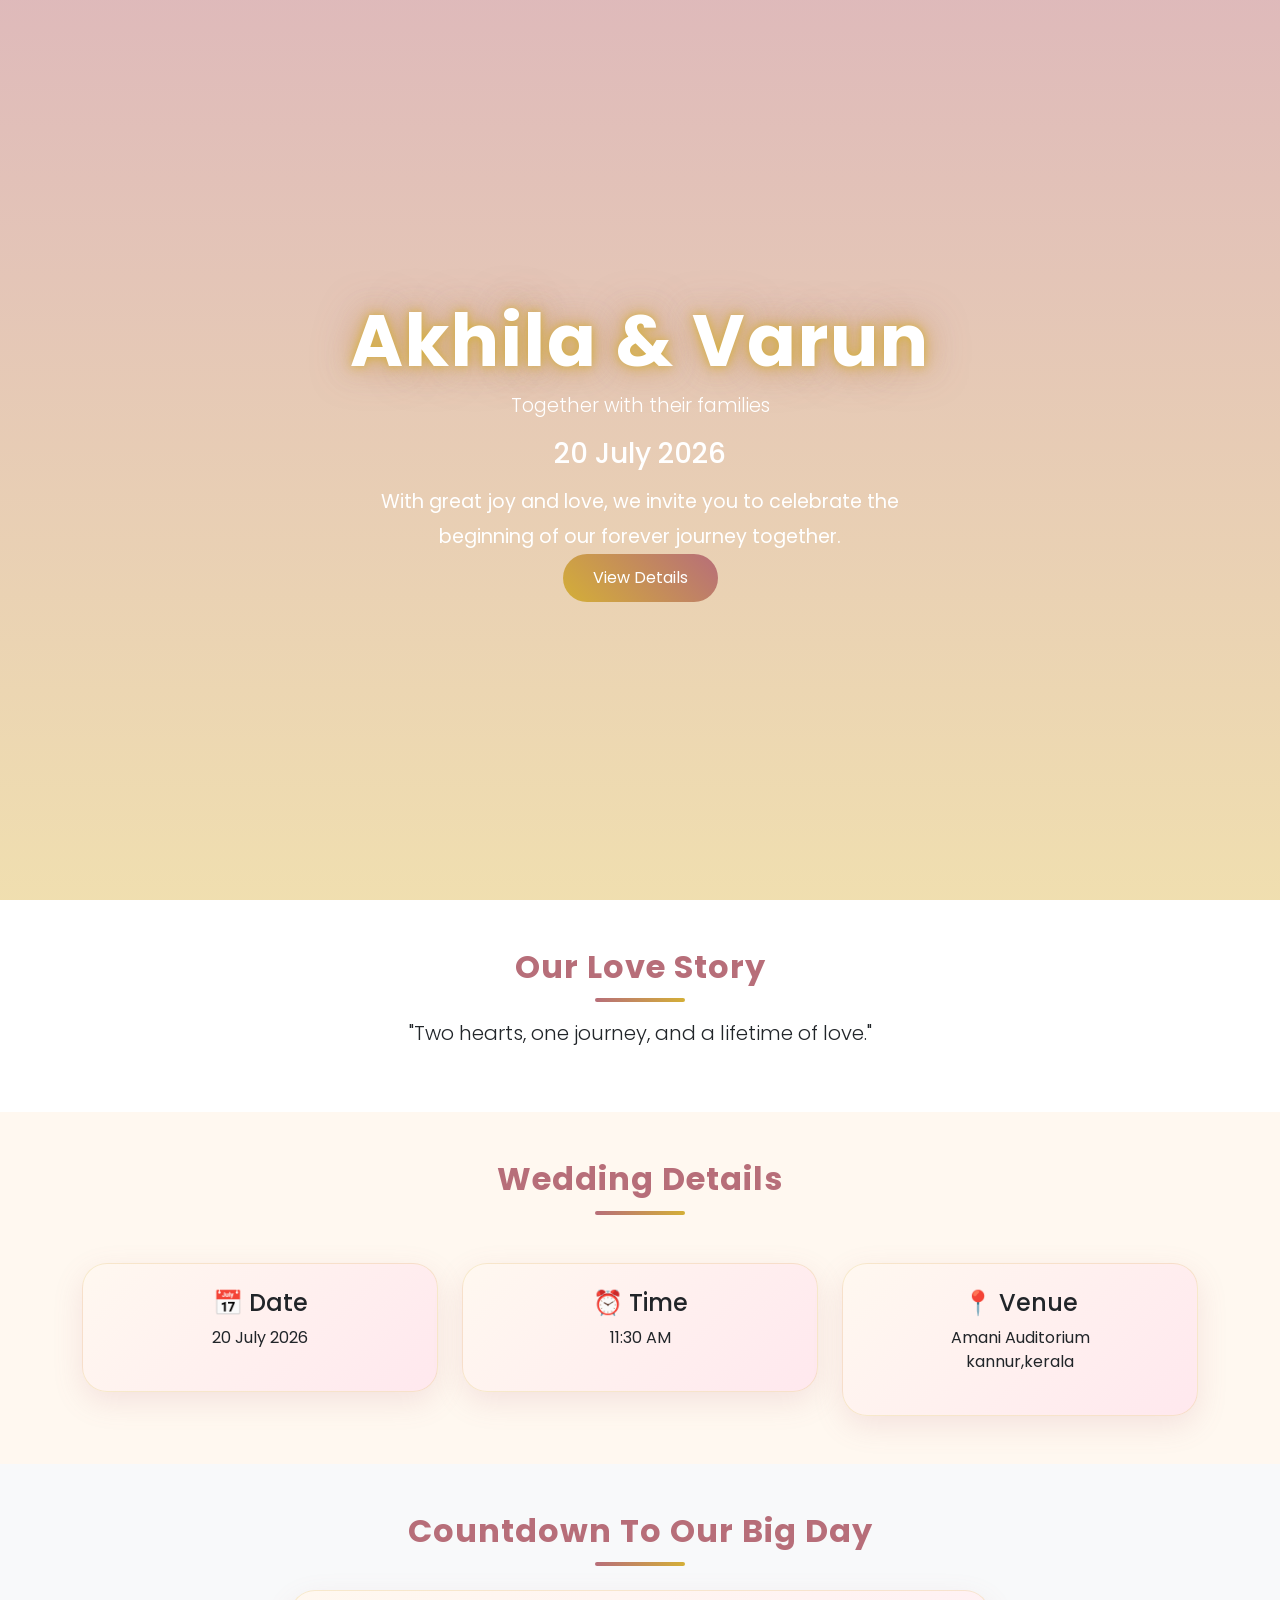
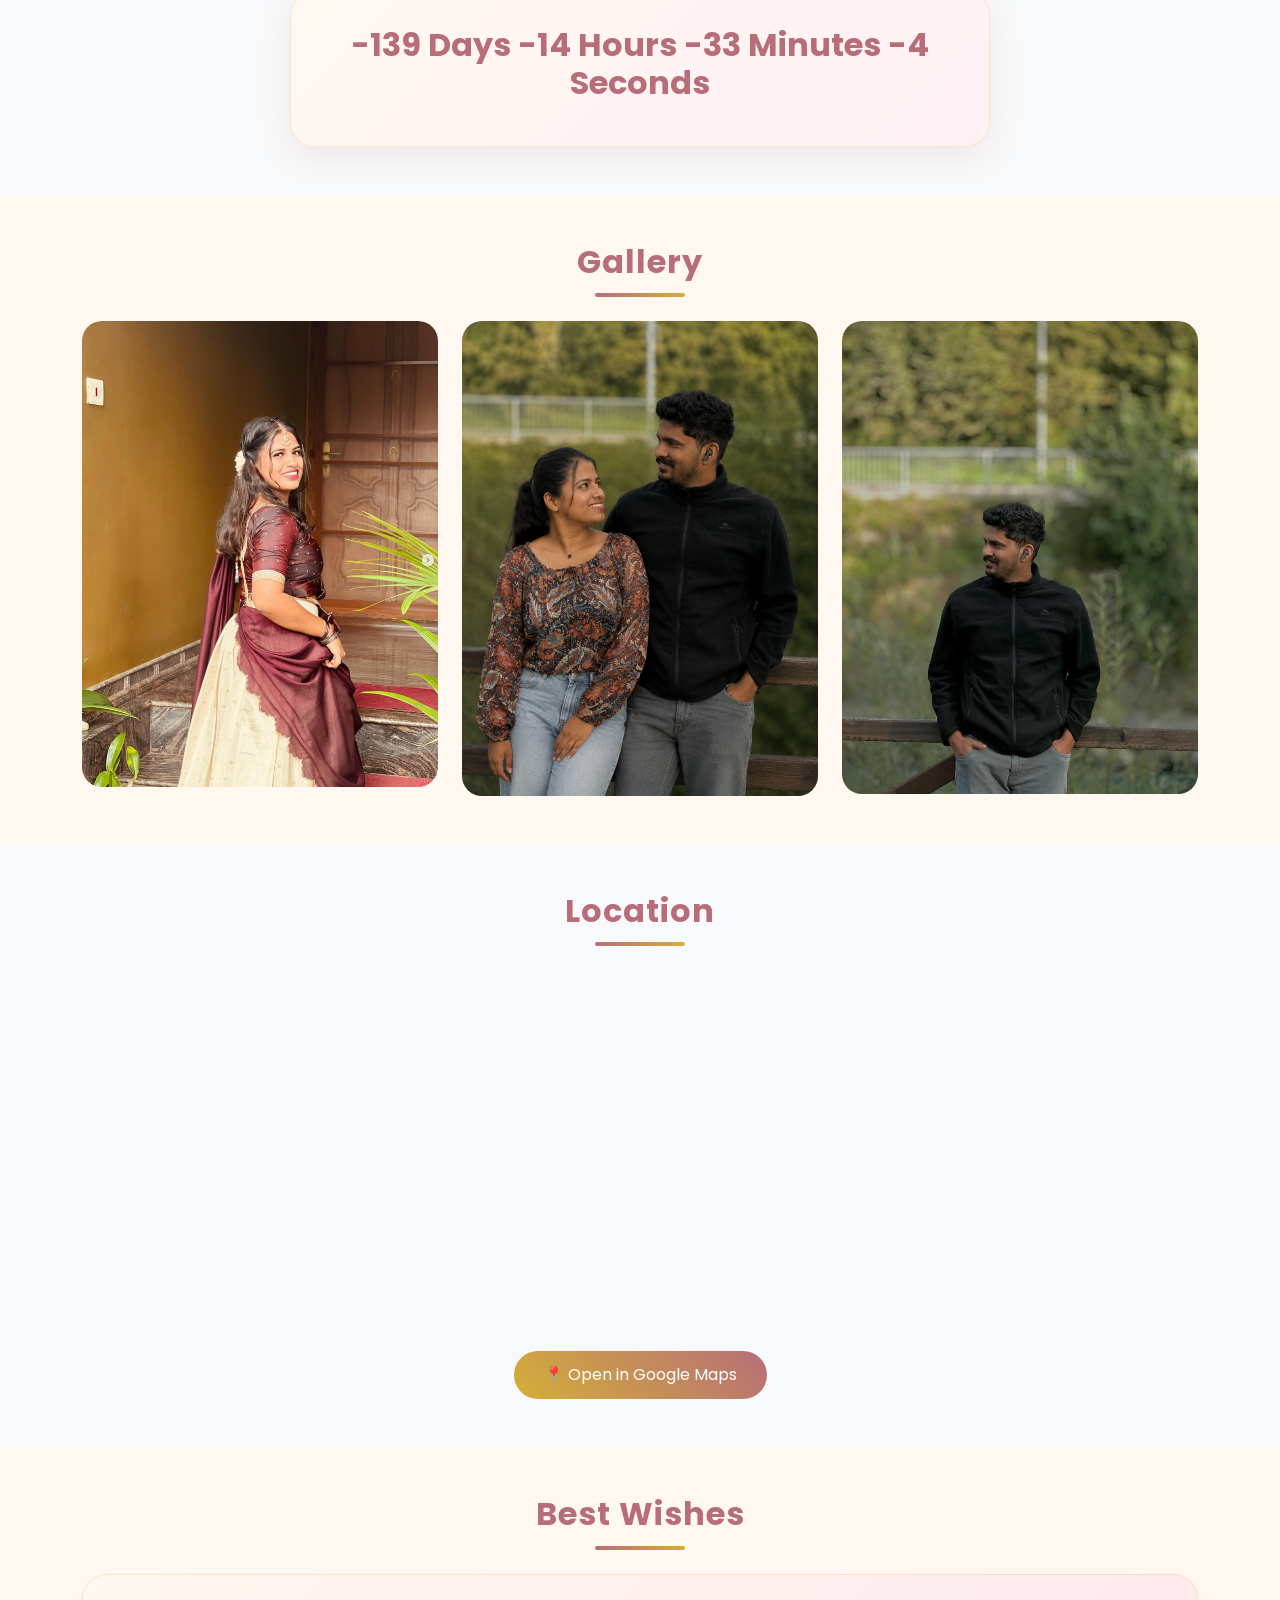
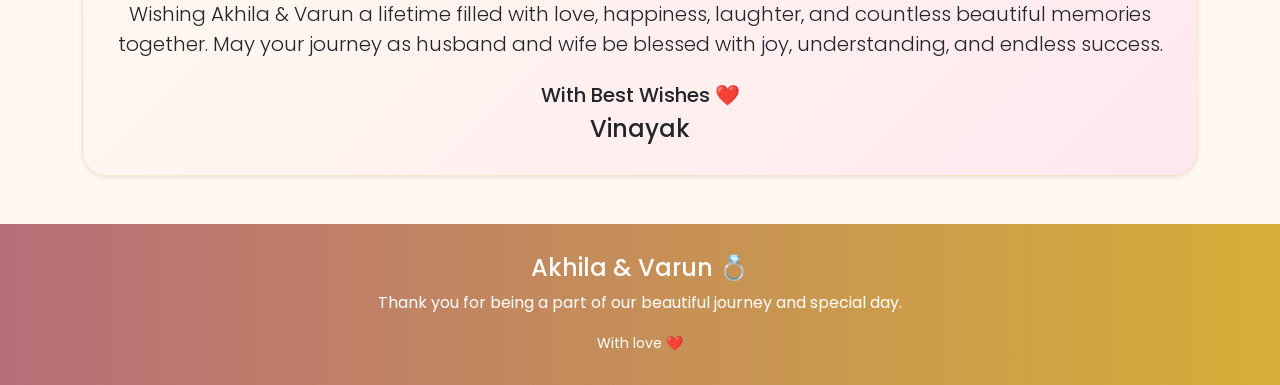
==== index.html @ 1cf4dee8 "wedding website" ====
<!DOCTYPE html>
<html lang="en">
<head>
<meta charset="UTF-8">
<meta name="viewport" content="width=device-width, initial-scale=1.0">

<title>Akhila & Varun Wedding</title>

    <link href="https://cdn.jsdelivr.net/npm/bootstrap@5.3.3/dist/css/bootstrap.min.css" rel="stylesheet">

    <link rel="stylesheet" href="style.css">



</head>
<body>

<!-- HERO -->

<section class="hero">

    <div class="container">

        <h1>Akhila &amp; Varun</h1>

        <p class="lead">
            Together with their families
        </p>

        <h3>20 July 2026</h3>
<p class="hero-message">
    With great joy and love,
    we invite you to celebrate the beginning
    of our forever journey together.
</p>

        <a href="#details" class="btn btn-custom">
            View Details
        </a>

    </div>

</section>

<!-- LOVE STORY -->

<section class="love-story py-5">

    <div class="container text-center">

        <h2>Our Love Story</h2>

        <p class="lead mt-3">
            "Two hearts, one journey, and a lifetime of love."
        </p>

    </div>

</section>

<!-- DETAILS -->

<section id="details" class="py-5">

    <div class="container">

        <h2 class="text-center mb-5">
            Wedding Details
        </h2>

        <div class="row g-4">

            <div class="col-md-4">

                <div class="detail-card text-center">

                    <h4>📅 Date</h4>
                    <p>20 July 2026</p>

                </div>

            </div>

            <div class="col-md-4">

                <div class="detail-card text-center">

                    <h4>⏰ Time</h4>
                    <p>11:30 AM</p>

                </div>

            </div>

            <div class="col-md-4">

                <div class="detail-card text-center">

                    <h4>📍 Venue</h4>
                    <p>Amani Auditorium <br>
                    kannur,kerala</p>

                </div>

            </div>

        </div>

    </div>

</section>

<!-- COUNTDOWN -->

<section class="py-5 bg-light">

    <div class="container text-center">

        <h2>Countdown To Our Big Day</h2>

        <div class="countdown-box mt-4">

            <h3 id="countdown"></h3>

        </div>

    </div>

</section>

<!-- GALLERY -->

<section class="py-5">

    <div class="container">

        <h2 class="text-center mb-4">
            Gallery
        </h2>

        <div class="row g-4 gallery">

            <div class="col-md-4">
                <img src="Screenshot 2026-06-15 010733.png" alt="">
            </div>

            <div class="col-md-4">
                <img src="ChatGPT Image Jun 15, 2026, 01_16_08 AM.png" alt="">
            </div>

            <div class="col-md-4">
                <img src="Screenshot 2026-06-15 010944.png" alt="">
            </div>

        </div>

    </div>

</section>

<!-- LOCATION -->

<section class="py-5 bg-light">

    <div class="container">

        <h2 class="text-center mb-4">
            Location
        </h2>

        <iframe src="https://www.google.com/maps/embed?pb=!1m18!1m12!1m3!1d15617.535862158566!2d75.35993448715821!3d11.878329499999998!2m3!1f0!2f0!3f0!3m2!1i1024!2i768!4f13.1!3m3!1m2!1s0x3ba43d2f012abd3b%3A0x8c07241b7ac293e1!2sAmani%20Auditorium!5e0!3m2!1sen!2sin!4v1781465384611!5m2!1sen!2sin" width="600" height="450" style="border:0;" allowfullscreen="" loading="lazy" referrerpolicy="no-referrer-when-downgrade"></iframe>

        <div class="text-center mt-4">

    <a
    href="https://maps.google.com/?q=Amani Auditorium"
    target="_blank"
    class="btn btn-custom">

    📍 Open in Google Maps

    </a>

</div>

    </div>

</section>

<section class="py-5">
    <div class="container text-center">

        <h2>Best Wishes</h2>

        <div class="mt-4 p-4 shadow-sm best-wishes-card">

            <p class="lead">
                Wishing Akhila & Varun a lifetime filled with love,
                happiness, laughter, and countless beautiful memories together.
                May your journey as husband and wife be blessed with joy,
                understanding, and endless success.
            </p>

            <h5 class="mt-4">
                With Best Wishes ❤️
            </h5>

            <h4>
                 Vinayak
            </h4>

        </div>

    </div>
</section>





<!-- FOOTER -->

<footer>

    <h4>Akhila & Varun 💍</h4>

    <p>
        Thank you for being a part of our
        beautiful journey and special day.
    </p>

    <small>
        With love ❤️
    </small>

</footer>

<script>
    

const weddingDate = new Date("July 20, 2026 11:30:00");

setInterval(() => {

    const now = new Date();

    const diff = weddingDate - now;

    const days =
    Math.floor(diff / (1000 * 60 * 60 * 24));

    const hours =
    Math.floor((diff / (1000 * 60 * 60)) % 24);

    const mins =
    Math.floor((diff / (1000 * 60)) % 60);

    const secs =
    Math.floor((diff / 1000) % 60);

    document.getElementById("countdown").innerHTML =
    `${days} Days ${hours} Hours ${mins} Minutes ${secs} Seconds`;

},1000);

</script>

</body>
</html>
---- style.css ----
@import url('https://fonts.googleapis.com/css2?family=Poppins:wght@300;400;500;600;700&display=swap');

:root{
    --gold:#d4af37;
    --rose-gold:#b76e79;
    --cream:#fff8f0;
    --white:#ffffff;
    --dark:#2c2c2c;
}

*{
    margin:0;
    padding:0;
    box-sizing:border-box;
}

html{
    scroll-behavior:smooth;
}

body{
    font-family:'Poppins',sans-serif;
    background:var(--cream);
    overflow-x:hidden;
}

/* HERO */

.hero{
    min-height:100vh;

    background:
    linear-gradient(
        rgba(183,110,121,.45),
        rgba(212,175,55,.35)
    ),
    url("decoration01.jpeg");

    background-size:cover;
    background-position:center;

    display:flex;
    justify-content:center;
    align-items:center;
    text-align:center;

    color:white;
}

.hero h1{
    font-size:4.5rem;
    font-weight:700;
    letter-spacing:2px;

    text-shadow:
    0 0 10px rgba(212,175,55,.9),
    0 0 25px rgba(212,175,55,.6),
    0 0 40px rgba(183,110,121,.5);
}
.hero p{
    font-size:1.2rem;
}

.hero h3{
    margin:15px 0;
}

.hero-message{
    max-width:600px;
    margin:auto;
    line-height:1.8;
}

/* BUTTON */

.btn-custom{
    background:linear-gradient(
        45deg,
        var(--gold),
        var(--rose-gold)
    );

    color:white;
    padding:12px 30px;
    border:none;
    border-radius:50px;
    text-decoration:none;
    transition:.3s;
}

.btn-custom:hover{
    transform:translateY(-3px);
    color:white;
}

/* SECTION TITLES */

section h2{
    color:var(--rose-gold);
    font-weight:700;
    position:relative;
    text-align:center;
    letter-spacing:1px;
}

section h2::after{
    content:"";
    width:90px;
    height:4px;
    background:linear-gradient(
        90deg,
        var(--rose-gold),
        var(--gold)
    );
    display:block;
    margin:12px auto;
    border-radius:10px;
}

/* LOVE STORY */

.love-story{
    background:white;
}

/* DETAIL CARDS */
.detail-card{
    background:
    linear-gradient(
        135deg,
        #fff8f0,
        #ffe8ee
    );

    padding:25px;
    border-radius:25px;

    box-shadow:
    0 10px 30px rgba(183,110,121,.15);

    border:1px solid rgba(212,175,55,.2);

    transition:.4s;
}

.detail-card:hover{
    transform:translateY(-8px);
}

/* COUNTDOWN */

.countdown-section{
    background:#f8f9fa;
}

.countdown-box{
    max-width:700px;
    margin:auto;
    padding:35px;

    border-radius:25px;

    background:
    linear-gradient(
        135deg,
        #fff8f0,
        #fff0f5
    );

    border:1px solid rgba(212,175,55,.2);

    box-shadow:
    0 10px 30px rgba(183,110,121,.12);
}

#countdown{
    color:var(--rose-gold);
    font-size:2rem;
    font-weight:700;
}

/* GALLERY */

.gallery img{
    width:100%;
    border-radius:20px;
    transition:.4s;
}

.gallery img:hover{
    transform:scale(1.05);

    box-shadow:
    0 0 20px rgba(212,175,55,.5),
    0 0 40px rgba(183,110,121,.25);
}

.best-wishes-card{
    background:
    linear-gradient(
        135deg,
        #fff8f0,
        #ffe8ee
    );

    border-radius:25px;

    border:1px solid rgba(212,175,55,.2);
}
/* COUPLE PHOTO */

.couple-main-photo{
    width:100%;
    max-width:500px;

    border-radius:20px;

    box-shadow:
    0 10px 25px rgba(0,0,0,.15);

    transition:.4s;
}

.couple-main-photo:hover{
    transform:scale(1.03);
}

/* MAP */

iframe{
    width:100%;
    height:350px;
    border:none;
    border-radius:20px;
}

/* FOOTER */

footer{
    background:
    linear-gradient(
        90deg,
        var(--rose-gold),
        var(--gold)
    );

    color:white;
    text-align:center;
    padding:30px 20px;
}

/* ANIMATION */

.hero h1,
.hero p,
.hero h3,
.hero a{
    animation:fadeUp 1s ease;
}

@keyframes fadeUp{

    from{
        opacity:0;
        transform:translateY(30px);
    }

    to{
        opacity:1;
        transform:translateY(0);
    }
}

/* FLOATING FLOWERS */

.flower{
    position:fixed;
    bottom:-50px;
    font-size:30px;
    z-index:999;

    animation:
    floatFlower 12s linear infinite;
}

.flower:nth-child(1){
    left:10%;
}

.flower:nth-child(2){
    left:50%;
    animation-duration:10s;
}

.flower:nth-child(3){
    left:80%;
    animation-duration:14s;
}

@keyframes floatFlower{

    from{
        transform:translateY(0);
    }

    to{
        transform:translateY(-120vh);
    }
}

/* MOBILE */

@media(max-width:768px){

    .hero h1{
        font-size:3rem;
    }

    #countdown{
        font-size:1.5rem;
    }
}

@media(max-width:576px){

    .hero h1{
        font-size:2.2rem;
    }

    .hero p{
        font-size:.95rem;
    }

    .countdown-box{
        padding:20px;
    }
}
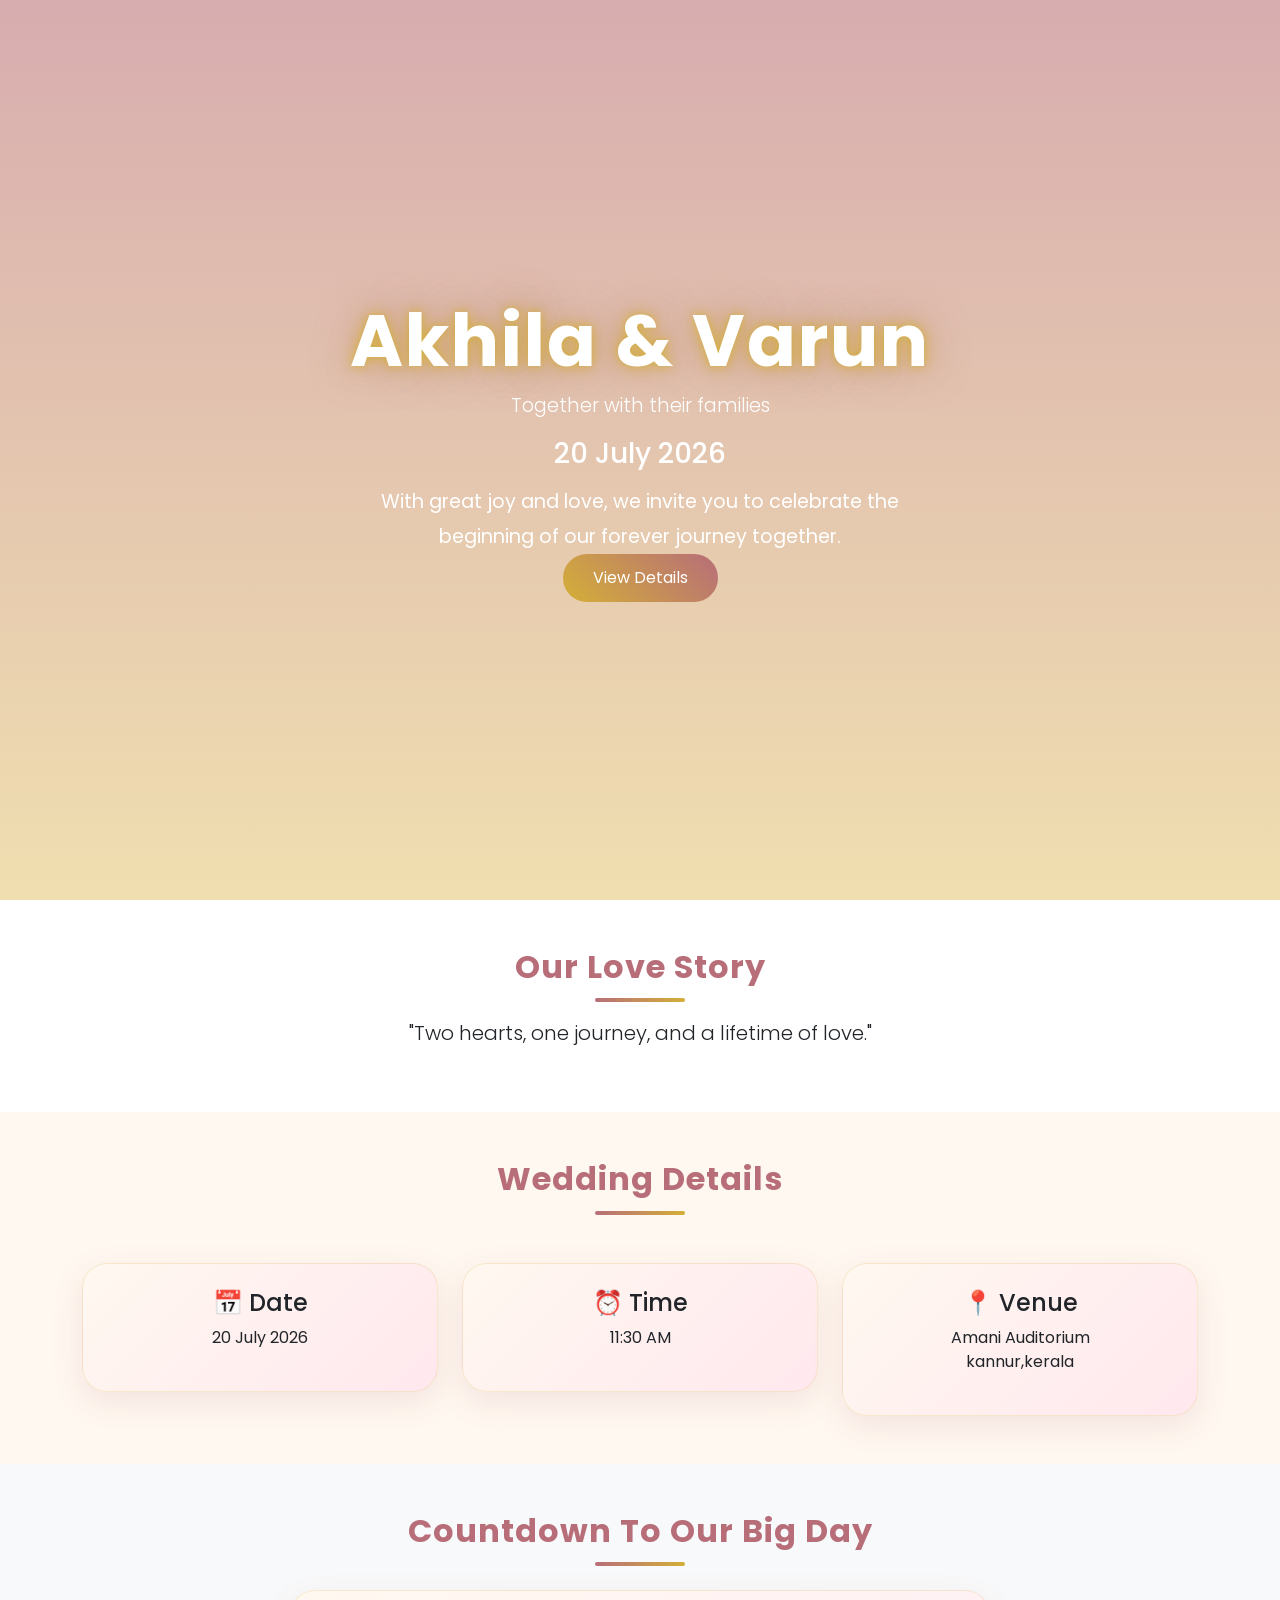
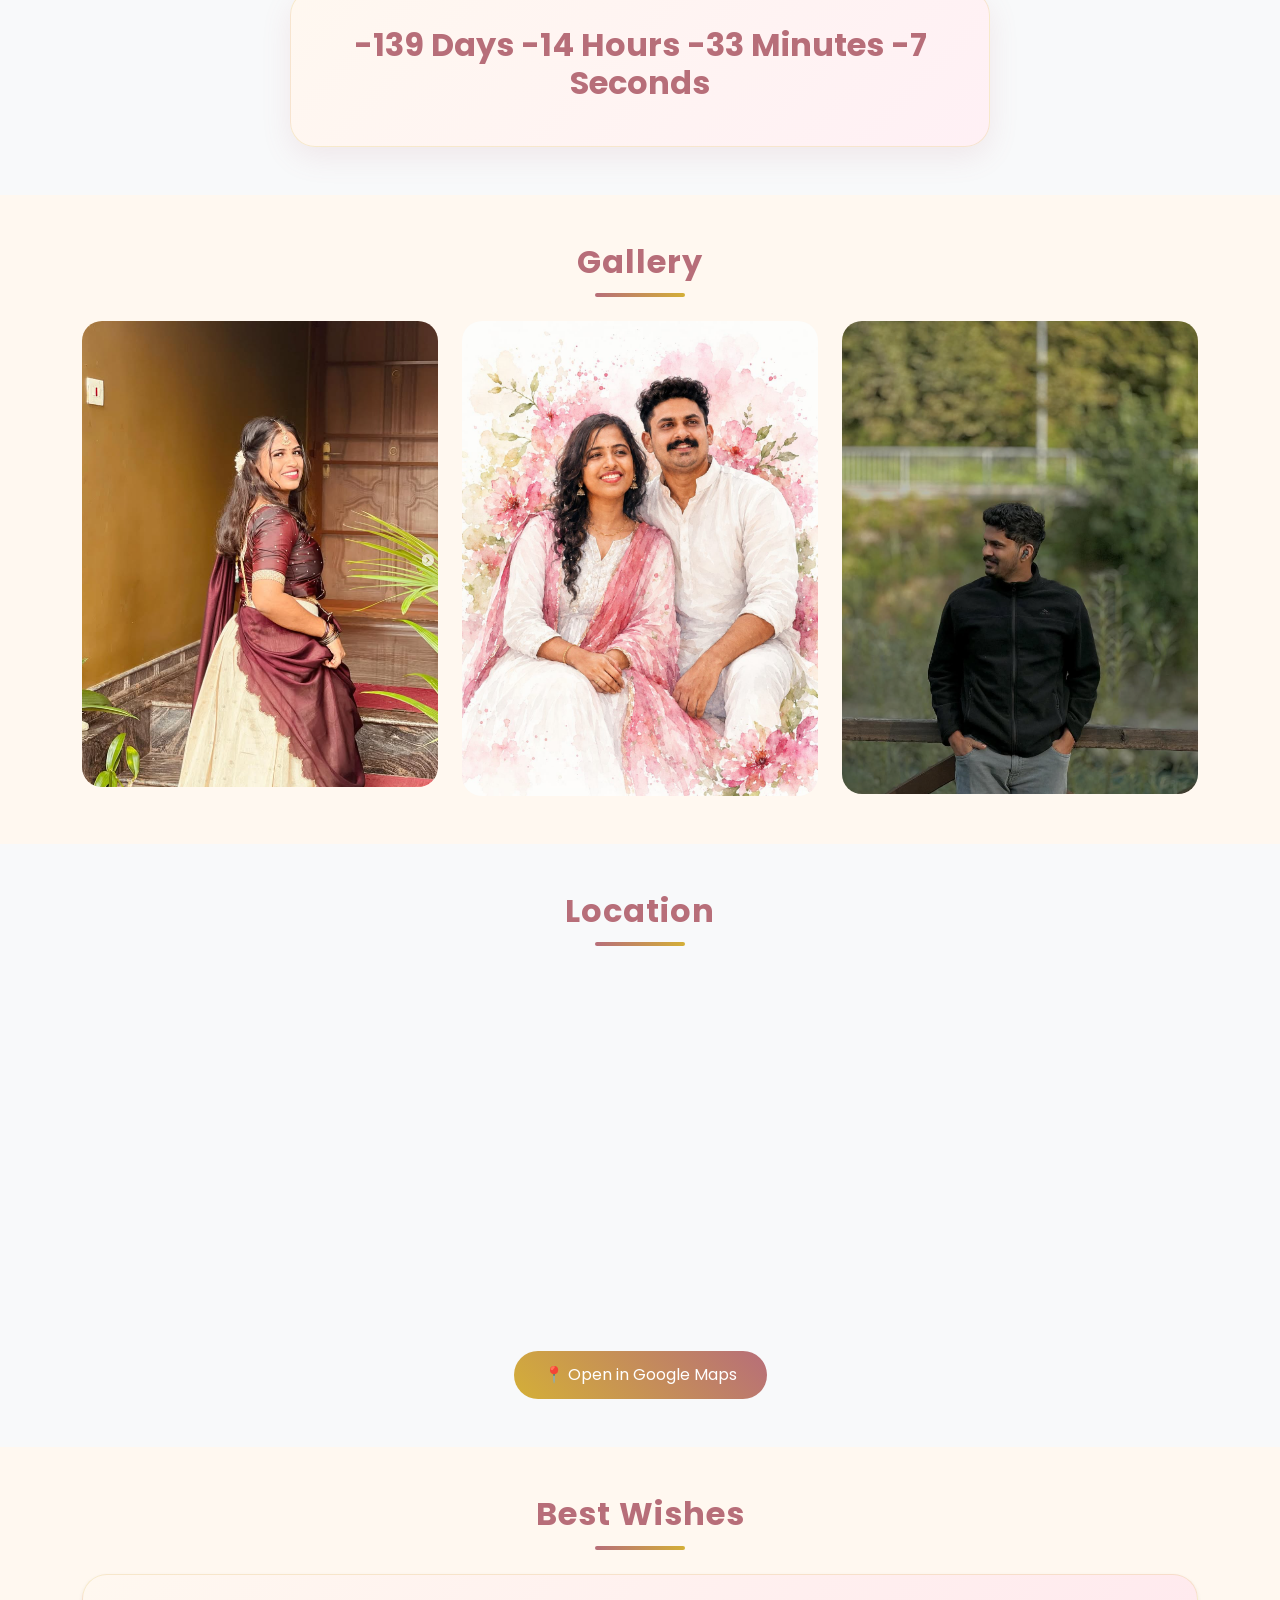
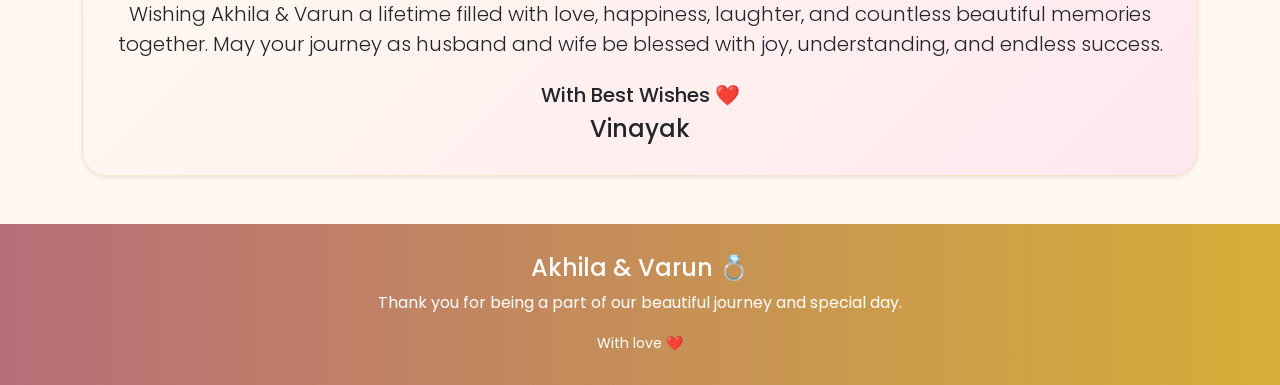
==== commit 7a8259a4: "Changed image" ====
--- a/index.html
+++ b/index.html
@@ -146,7 +146,7 @@
             </div>
 
             <div class="col-md-4">
-                <img src="ChatGPT Image Jun 15, 2026, 01_16_08 AM.png" alt="">
+                <img src="re.jpeg" alt="">
             </div>
 
             <div class="col-md-4">
--- a/style.css
+++ b/style.css
@@ -27,18 +27,20 @@
 
 /* HERO */
 
+
 .hero{
     min-height:100vh;
 
     background:
     linear-gradient(
-        rgba(183,110,121,.45),
+        rgba(183,110,121,.55),
         rgba(212,175,55,.35)
     ),
     url("decoration01.jpeg");
 
     background-size:cover;
-    background-position:center;
+    background-position:top center;
+    background-repeat:no-repeat;
 
     display:flex;
     justify-content:center;
@@ -47,6 +49,8 @@
 
     color:white;
 }
+
+
 
 .hero h1{
     font-size:4.5rem;
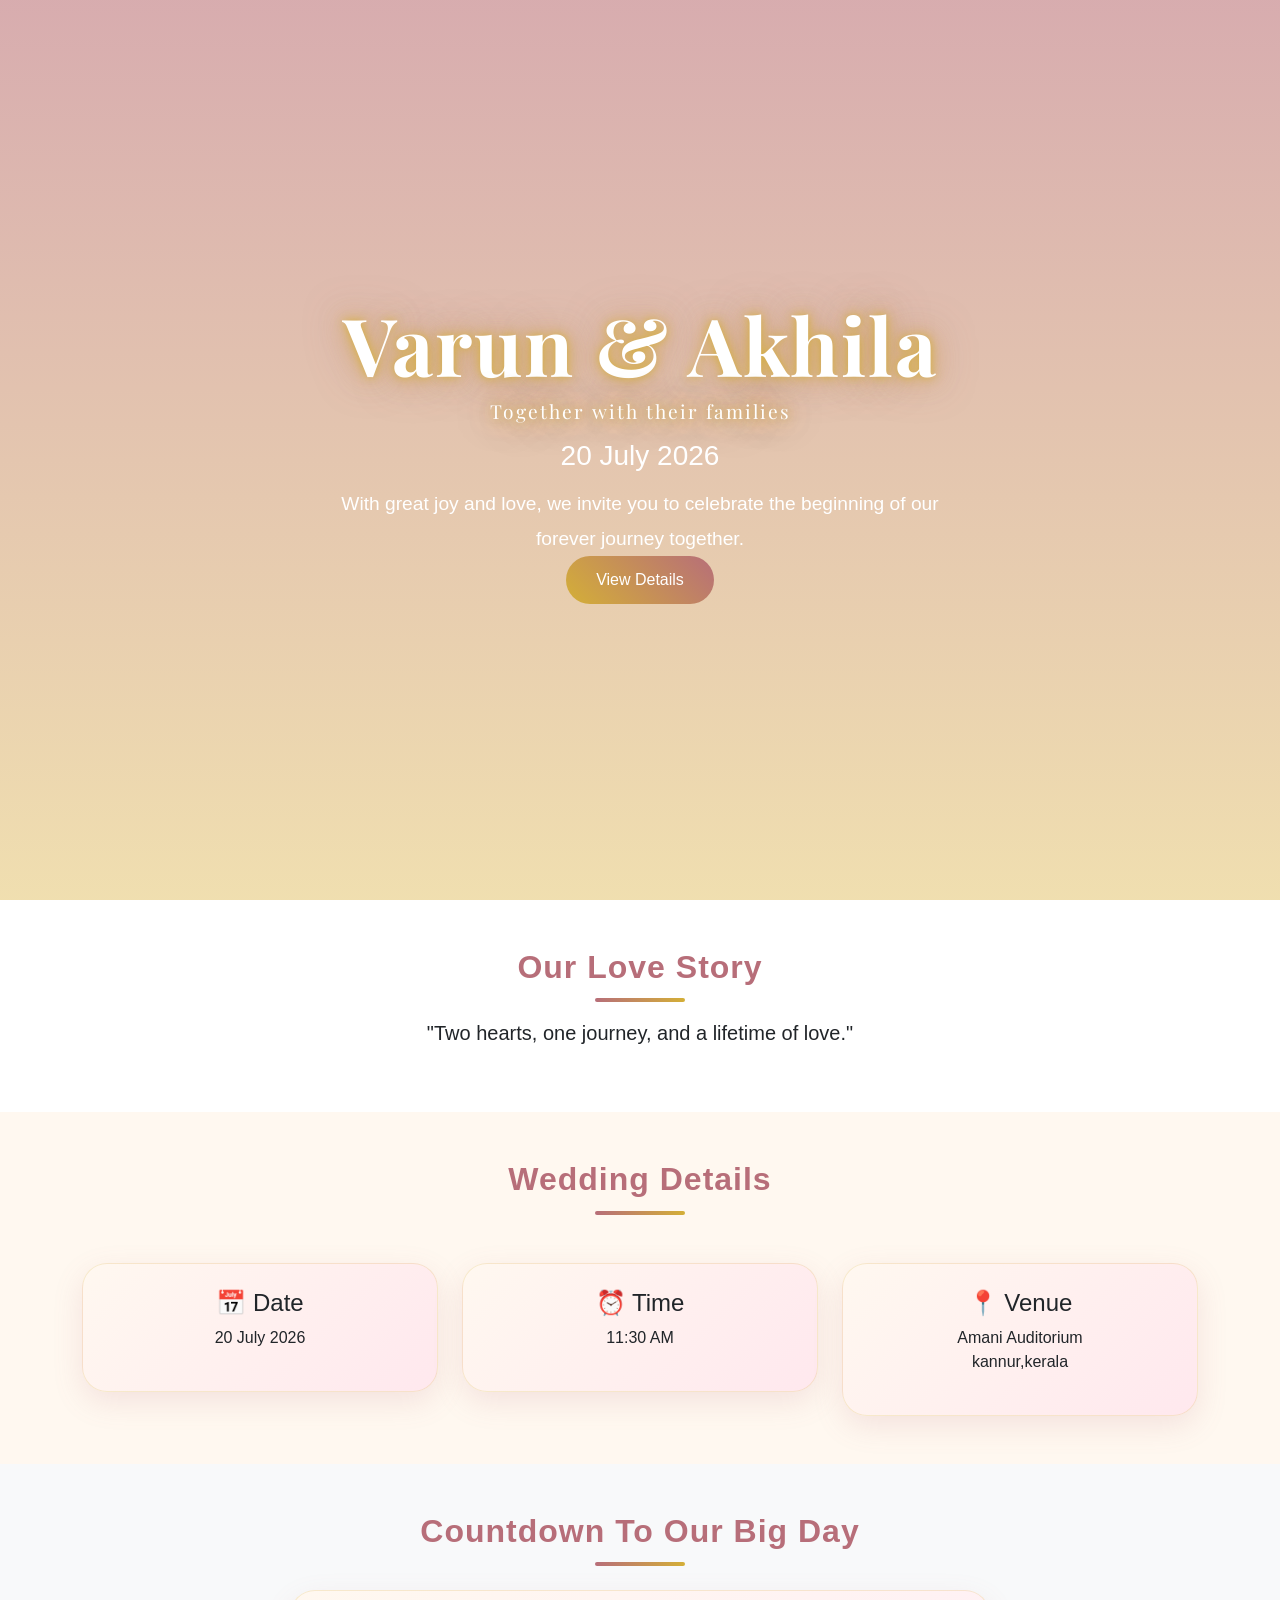
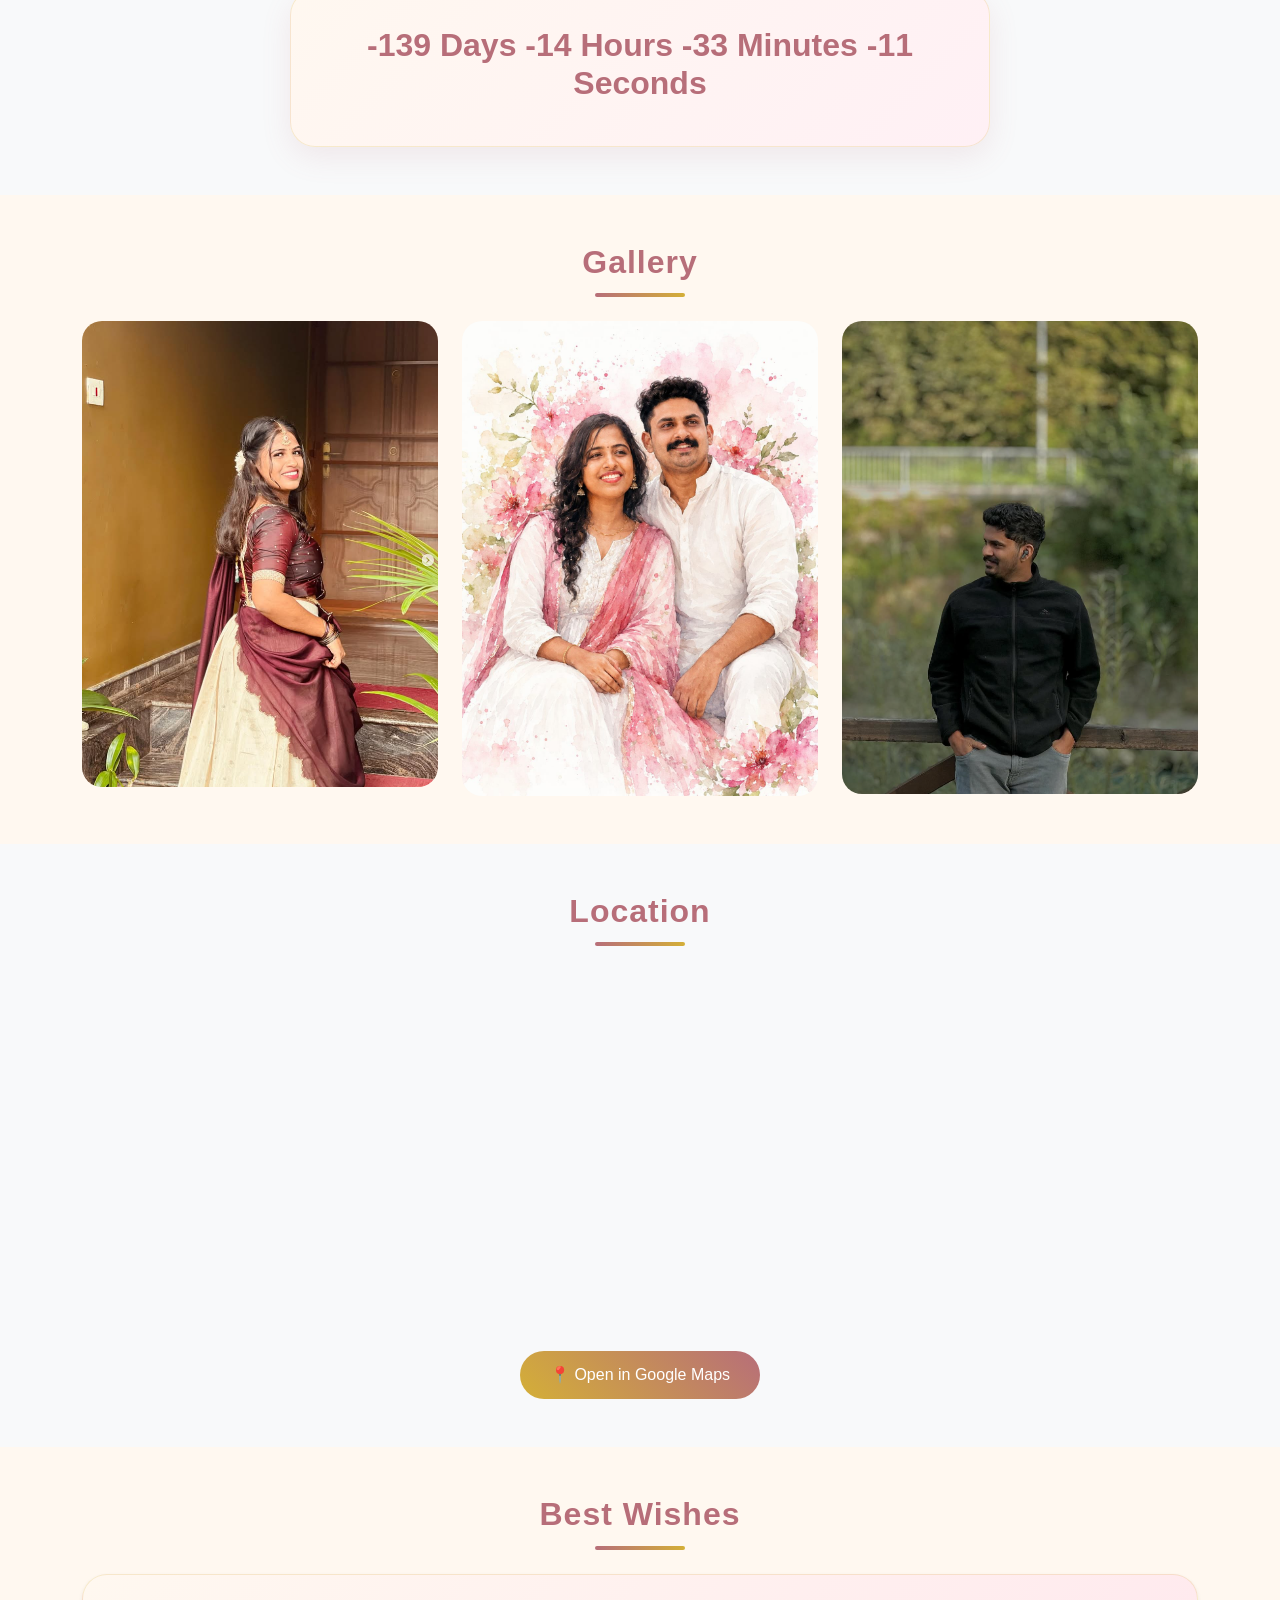
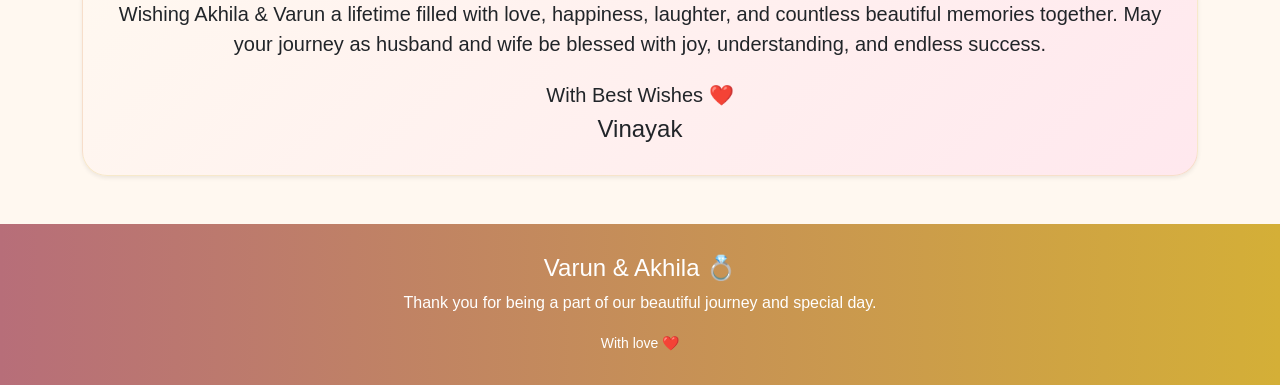
==== commit e76c0830: "Changed font" ====
--- a/index.html
+++ b/index.html
@@ -22,7 +22,7 @@
 
     <div class="container">
 
-        <h1>Akhila &amp; Varun</h1>
+        <h1>Varun &amp; Akhila<h1>
 
         <p class="lead">
             Together with their families
@@ -223,7 +223,7 @@
 
 <footer>
 
-    <h4>Akhila & Varun 💍</h4>
+    <h4>Varun & Akhila 💍</h4>
 
     <p>
         Thank you for being a part of our
--- a/style.css
+++ b/style.css
@@ -1,5 +1,5 @@
 
-@import url('https://fonts.googleapis.com/css2?family=Poppins:wght@300;400;500;600;700&display=swap');
+@import url('https://fonts.googleapis.com/css2?family=Playfair+Display:wght@700&display=swap');
 
 :root{
     --gold:#d4af37;
@@ -53,7 +53,8 @@
 
 
 .hero h1{
-    font-size:4.5rem;
+    font-family:'Playfair Display', serif;
+    font-size:5rem;
     font-weight:700;
     letter-spacing:2px;
 
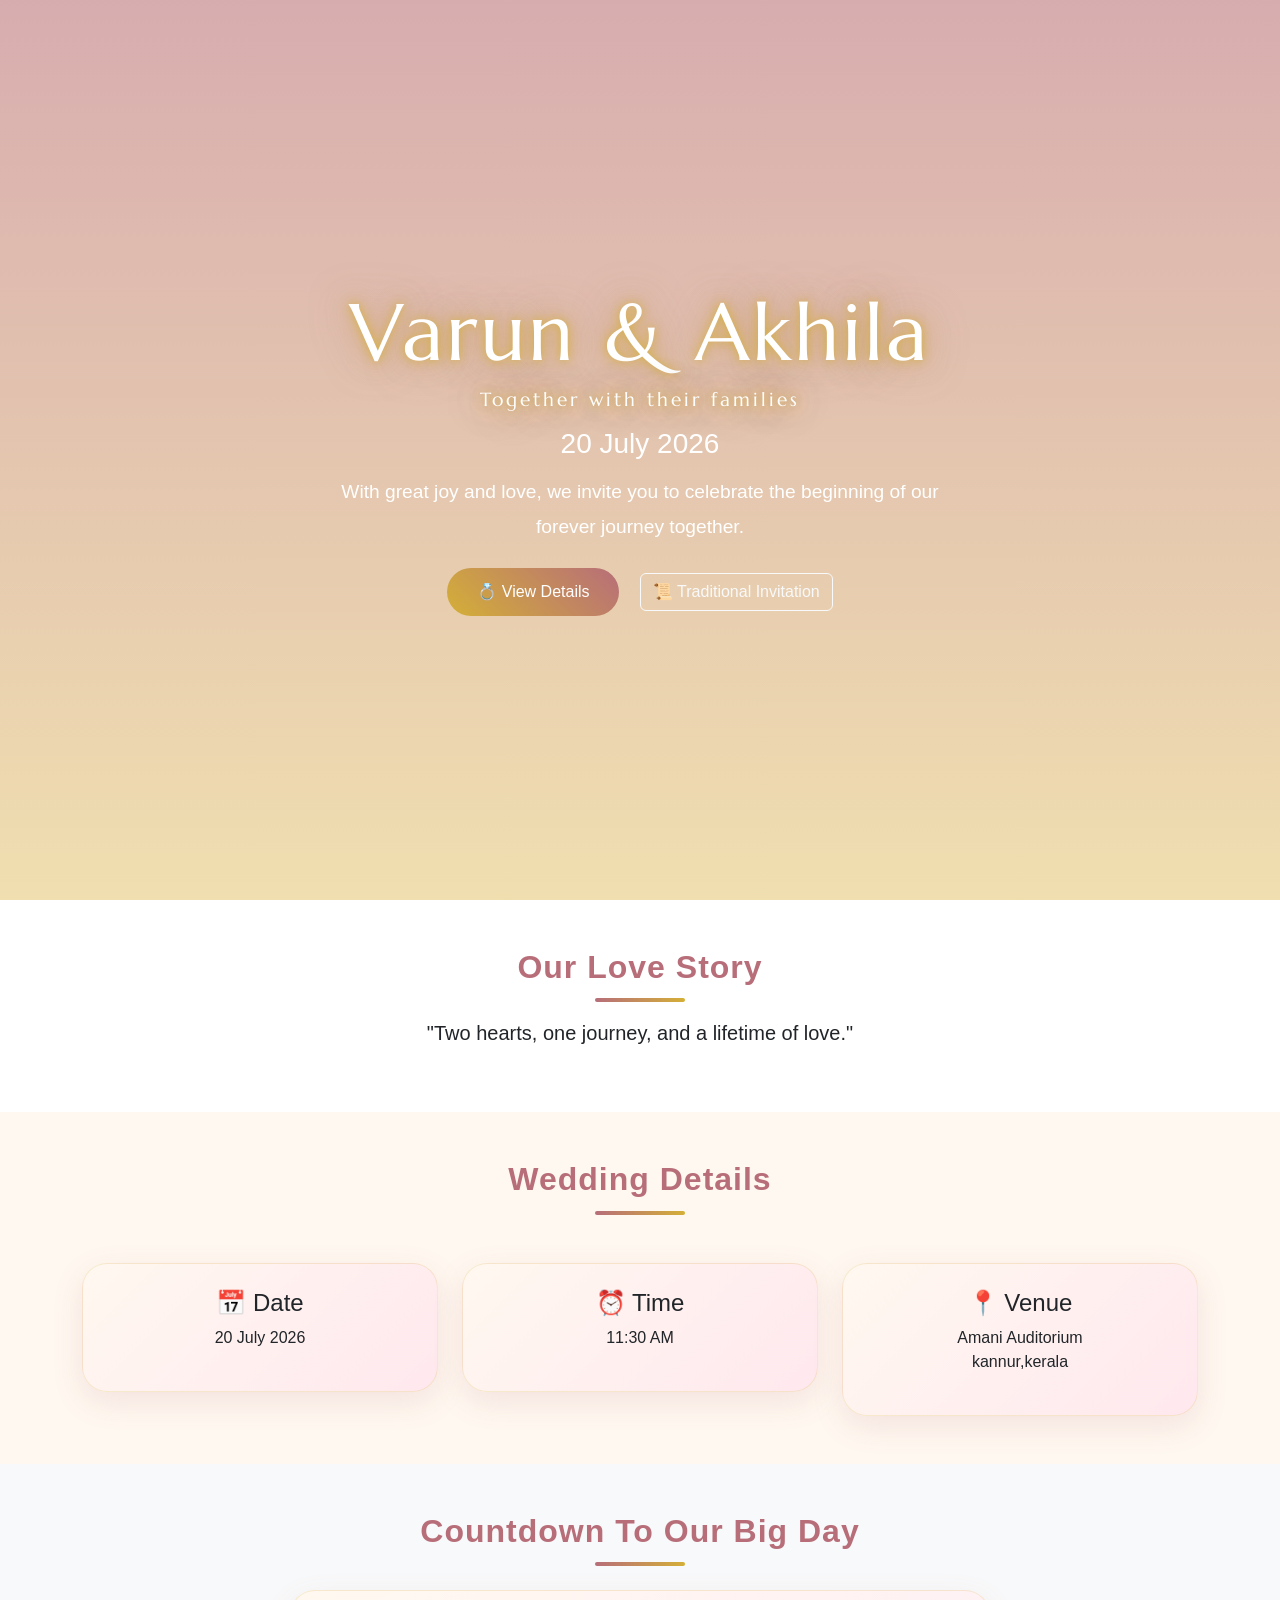
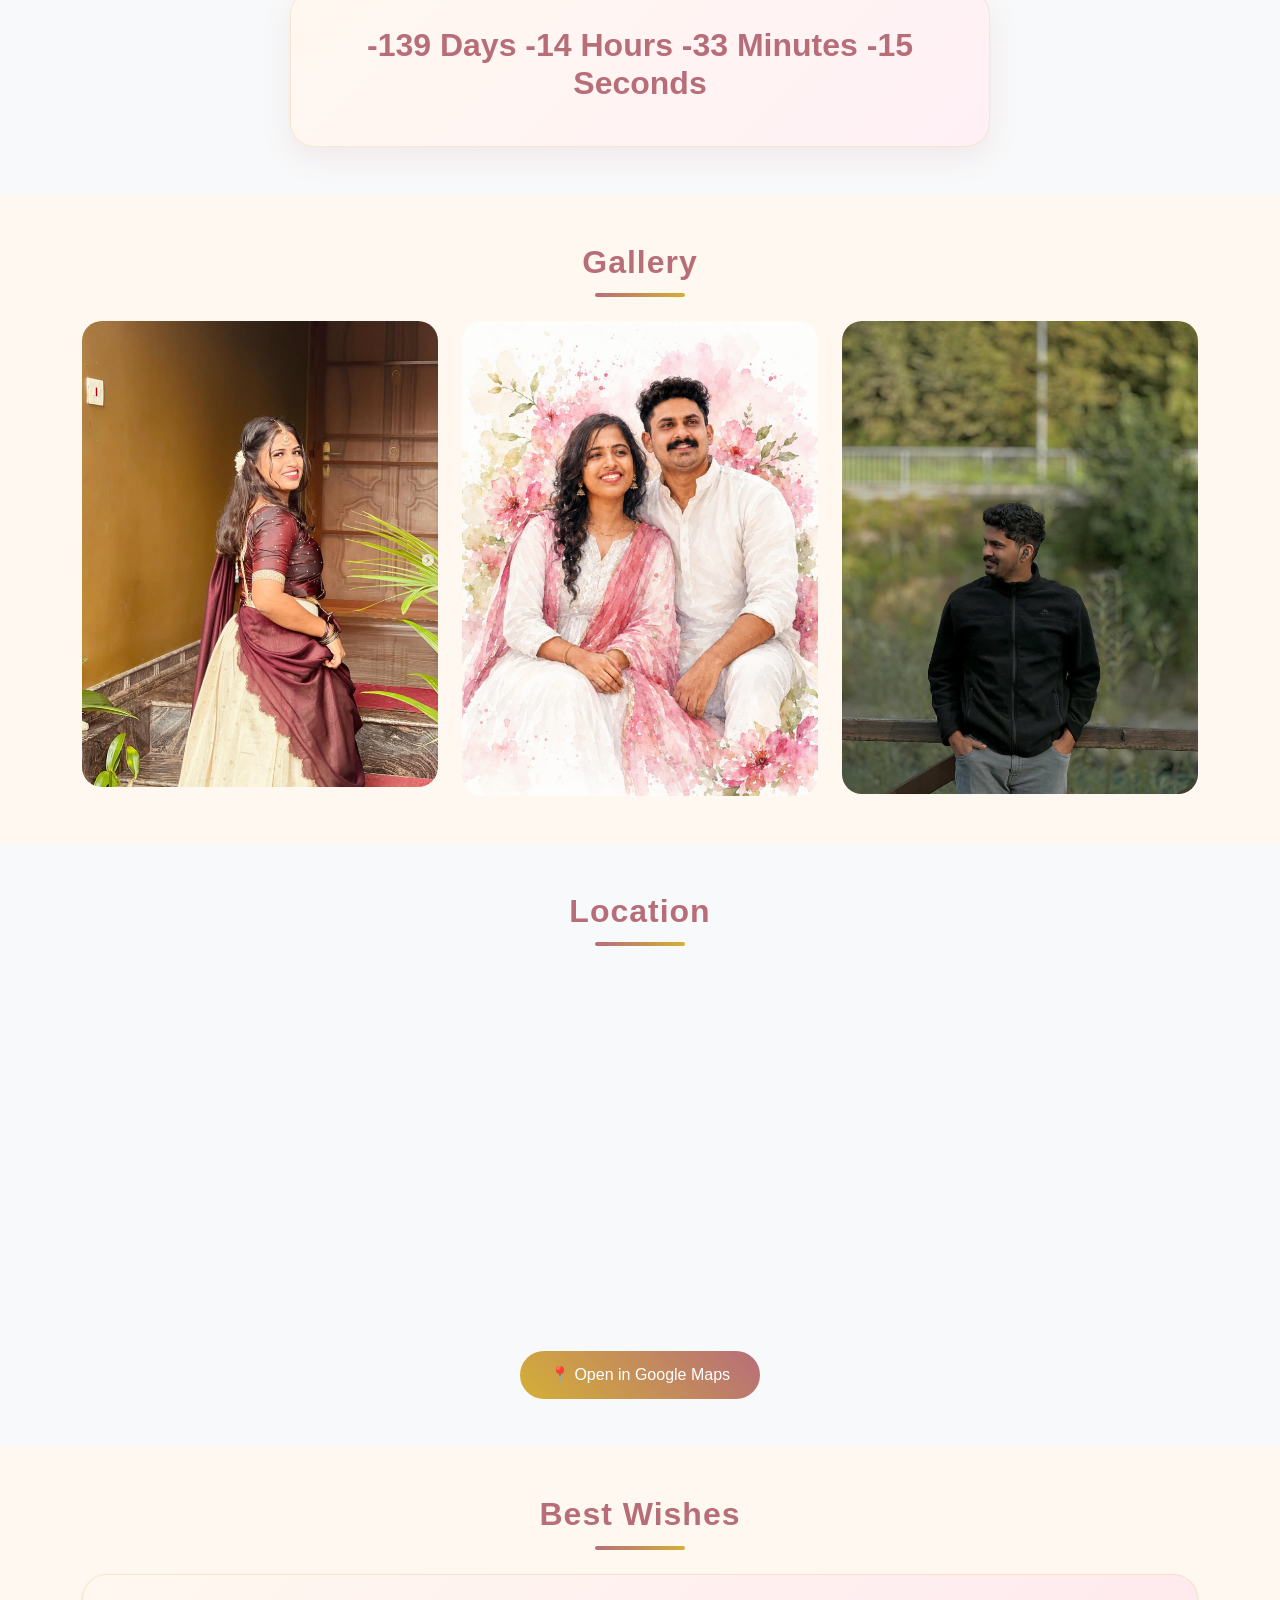
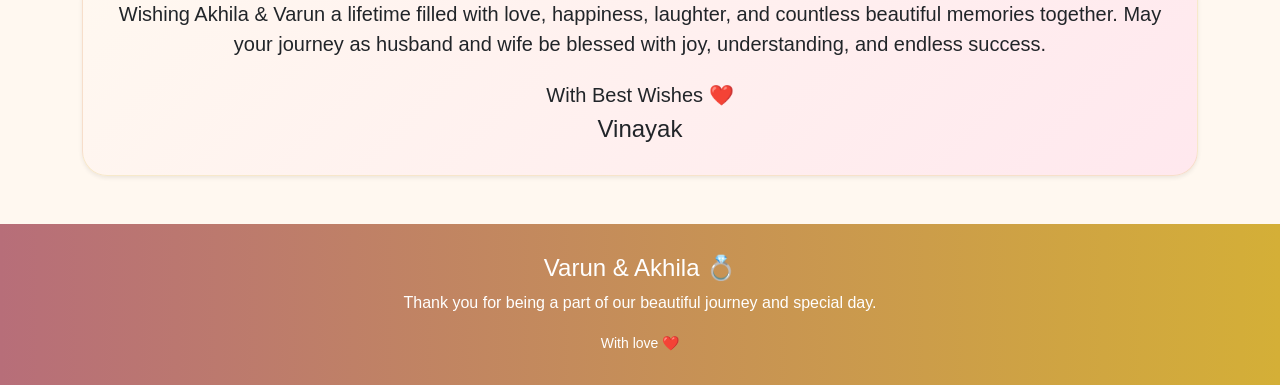
==== commit 509cb380: "Added wedding invitation page and updated website" ====
--- a/index.html
+++ b/index.html
@@ -1,11 +1,11 @@
-
 <!DOCTYPE html>
 <html lang="en">
+
 <head>
-<meta charset="UTF-8">
-<meta name="viewport" content="width=device-width, initial-scale=1.0">
-
-<title>Akhila & Varun Wedding</title>
+    <meta charset="UTF-8">
+    <meta name="viewport" content="width=device-width, initial-scale=1.0">
+
+    <title>Akhila & Varun Wedding</title>
 
     <link href="https://cdn.jsdelivr.net/npm/bootstrap@5.3.3/dist/css/bootstrap.min.css" rel="stylesheet">
 
@@ -14,258 +14,275 @@
 
 
 </head>
+
 <body>
 
-<!-- HERO -->
-
-<section class="hero">
-
-    <div class="container">
-
-        <h1>Varun &amp; Akhila<h1>
-
-        <p class="lead">
-            Together with their families
+    <!-- HERO -->
+
+    <section class="hero">
+
+        <div class="container">
+
+            <h1>Varun &amp; Akhila<h1>
+
+                    <p class="lead">
+                        Together with their families
+                    </p>
+
+                    <h3>20 July 2026</h3>
+                    <p class="hero-message">
+                        With great joy and love,
+                        we invite you to celebrate the beginning
+                        of our forever journey together.
+                    </p>
+
+                    <div class="hero-buttons mt-4">
+
+                        <a href="#details" class="btn btn-custom me-3">
+                            💍 View Details
+                        </a>
+
+
+                        <a href="wedding-card.html" class="btn btn-outline-light invitation-btn">
+
+                            📜 Traditional Invitation
+
+                        </a>
+
+                    </div>
+
+        </div>
+
+    </section>
+
+
+    <!-----wedding card-->
+
+
+
+    <!-- LOVE STORY -->
+
+    <section class="love-story py-5">
+
+        <div class="container text-center">
+
+            <h2>Our Love Story</h2>
+
+            <p class="lead mt-3">
+                "Two hearts, one journey, and a lifetime of love."
+            </p>
+
+        </div>
+
+    </section>
+
+    <!-- DETAILS -->
+
+    <section id="details" class="py-5">
+
+        <div class="container">
+
+            <h2 class="text-center mb-5">
+                Wedding Details
+            </h2>
+
+            <div class="row g-4">
+
+                <div class="col-md-4">
+
+                    <div class="detail-card text-center">
+
+                        <h4>📅 Date</h4>
+                        <p>20 July 2026</p>
+
+                    </div>
+
+                </div>
+
+                <div class="col-md-4">
+
+                    <div class="detail-card text-center">
+
+                        <h4>⏰ Time</h4>
+                        <p>11:30 AM</p>
+
+                    </div>
+
+                </div>
+
+                <div class="col-md-4">
+
+                    <div class="detail-card text-center">
+
+                        <h4>📍 Venue</h4>
+                        <p>Amani Auditorium <br>
+                            kannur,kerala</p>
+
+                    </div>
+
+                </div>
+
+            </div>
+
+        </div>
+
+    </section>
+
+    <!-- COUNTDOWN -->
+
+    <section class="py-5 bg-light">
+
+        <div class="container text-center">
+
+            <h2>Countdown To Our Big Day</h2>
+
+            <div class="countdown-box mt-4">
+
+                <h3 id="countdown"></h3>
+
+            </div>
+
+        </div>
+
+    </section>
+
+    <!-- GALLERY -->
+
+    <section class="py-5">
+
+        <div class="container">
+
+            <h2 class="text-center mb-4">
+                Gallery
+            </h2>
+
+            <div class="row g-4 gallery">
+
+                <div class="col-md-4">
+                    <img src="Screenshot 2026-06-15 010733.png" alt="">
+                </div>
+
+                <div class="col-md-4">
+                    <img src="re.jpeg" alt="">
+                </div>
+
+                <div class="col-md-4">
+                    <img src="Screenshot 2026-06-15 010944.png" alt="">
+                </div>
+
+            </div>
+
+        </div>
+
+    </section>
+
+    <!-- LOCATION -->
+
+    <section class="py-5 bg-light">
+
+        <div class="container">
+
+            <h2 class="text-center mb-4">
+                Location
+            </h2>
+
+            <iframe
+                src="https://www.google.com/maps/embed?pb=!1m18!1m12!1m3!1d15617.535862158566!2d75.35993448715821!3d11.878329499999998!2m3!1f0!2f0!3f0!3m2!1i1024!2i768!4f13.1!3m3!1m2!1s0x3ba43d2f012abd3b%3A0x8c07241b7ac293e1!2sAmani%20Auditorium!5e0!3m2!1sen!2sin!4v1781465384611!5m2!1sen!2sin"
+                width="600" height="450" style="border:0;" allowfullscreen="" loading="lazy"
+                referrerpolicy="no-referrer-when-downgrade"></iframe>
+
+            <div class="text-center mt-4">
+
+                <a href="https://maps.google.com/?q=Amani Auditorium" target="_blank" class="btn btn-custom">
+
+                    📍 Open in Google Maps
+
+                </a>
+
+            </div>
+
+        </div>
+
+    </section>
+
+    <section class="py-5">
+        <div class="container text-center">
+
+            <h2>Best Wishes</h2>
+
+            <div class="mt-4 p-4 shadow-sm best-wishes-card">
+
+                <p class="lead">
+                    Wishing Akhila & Varun a lifetime filled with love,
+                    happiness, laughter, and countless beautiful memories together.
+                    May your journey as husband and wife be blessed with joy,
+                    understanding, and endless success.
+                </p>
+
+                <h5 class="mt-4">
+                    With Best Wishes ❤️
+                </h5>
+
+                <h4>
+                    Vinayak
+                </h4>
+
+            </div>
+
+        </div>
+    </section>
+
+
+
+
+
+    <!-- FOOTER -->
+
+    <footer>
+
+        <h4>Varun & Akhila 💍</h4>
+
+        <p>
+            Thank you for being a part of our
+            beautiful journey and special day.
         </p>
 
-        <h3>20 July 2026</h3>
-<p class="hero-message">
-    With great joy and love,
-    we invite you to celebrate the beginning
-    of our forever journey together.
-</p>
-
-        <a href="#details" class="btn btn-custom">
-            View Details
-        </a>
-
-    </div>
-
-</section>
-
-<!-- LOVE STORY -->
-
-<section class="love-story py-5">
-
-    <div class="container text-center">
-
-        <h2>Our Love Story</h2>
-
-        <p class="lead mt-3">
-            "Two hearts, one journey, and a lifetime of love."
-        </p>
-
-    </div>
-
-</section>
-
-<!-- DETAILS -->
-
-<section id="details" class="py-5">
-
-    <div class="container">
-
-        <h2 class="text-center mb-5">
-            Wedding Details
-        </h2>
-
-        <div class="row g-4">
-
-            <div class="col-md-4">
-
-                <div class="detail-card text-center">
-
-                    <h4>📅 Date</h4>
-                    <p>20 July 2026</p>
-
-                </div>
-
-            </div>
-
-            <div class="col-md-4">
-
-                <div class="detail-card text-center">
-
-                    <h4>⏰ Time</h4>
-                    <p>11:30 AM</p>
-
-                </div>
-
-            </div>
-
-            <div class="col-md-4">
-
-                <div class="detail-card text-center">
-
-                    <h4>📍 Venue</h4>
-                    <p>Amani Auditorium <br>
-                    kannur,kerala</p>
-
-                </div>
-
-            </div>
-
-        </div>
-
-    </div>
-
-</section>
-
-<!-- COUNTDOWN -->
-
-<section class="py-5 bg-light">
-
-    <div class="container text-center">
-
-        <h2>Countdown To Our Big Day</h2>
-
-        <div class="countdown-box mt-4">
-
-            <h3 id="countdown"></h3>
-
-        </div>
-
-    </div>
-
-</section>
-
-<!-- GALLERY -->
-
-<section class="py-5">
-
-    <div class="container">
-
-        <h2 class="text-center mb-4">
-            Gallery
-        </h2>
-
-        <div class="row g-4 gallery">
-
-            <div class="col-md-4">
-                <img src="Screenshot 2026-06-15 010733.png" alt="">
-            </div>
-
-            <div class="col-md-4">
-                <img src="re.jpeg" alt="">
-            </div>
-
-            <div class="col-md-4">
-                <img src="Screenshot 2026-06-15 010944.png" alt="">
-            </div>
-
-        </div>
-
-    </div>
-
-</section>
-
-<!-- LOCATION -->
-
-<section class="py-5 bg-light">
-
-    <div class="container">
-
-        <h2 class="text-center mb-4">
-            Location
-        </h2>
-
-        <iframe src="https://www.google.com/maps/embed?pb=!1m18!1m12!1m3!1d15617.535862158566!2d75.35993448715821!3d11.878329499999998!2m3!1f0!2f0!3f0!3m2!1i1024!2i768!4f13.1!3m3!1m2!1s0x3ba43d2f012abd3b%3A0x8c07241b7ac293e1!2sAmani%20Auditorium!5e0!3m2!1sen!2sin!4v1781465384611!5m2!1sen!2sin" width="600" height="450" style="border:0;" allowfullscreen="" loading="lazy" referrerpolicy="no-referrer-when-downgrade"></iframe>
-
-        <div class="text-center mt-4">
-
-    <a
-    href="https://maps.google.com/?q=Amani Auditorium"
-    target="_blank"
-    class="btn btn-custom">
-
-    📍 Open in Google Maps
-
-    </a>
-
-</div>
-
-    </div>
-
-</section>
-
-<section class="py-5">
-    <div class="container text-center">
-
-        <h2>Best Wishes</h2>
-
-        <div class="mt-4 p-4 shadow-sm best-wishes-card">
-
-            <p class="lead">
-                Wishing Akhila & Varun a lifetime filled with love,
-                happiness, laughter, and countless beautiful memories together.
-                May your journey as husband and wife be blessed with joy,
-                understanding, and endless success.
-            </p>
-
-            <h5 class="mt-4">
-                With Best Wishes ❤️
-            </h5>
-
-            <h4>
-                 Vinayak
-            </h4>
-
-        </div>
-
-    </div>
-</section>
-
-
-
-
-
-<!-- FOOTER -->
-
-<footer>
-
-    <h4>Varun & Akhila 💍</h4>
-
-    <p>
-        Thank you for being a part of our
-        beautiful journey and special day.
-    </p>
-
-    <small>
-        With love ❤️
-    </small>
-
-</footer>
-
-<script>
-    
-
-const weddingDate = new Date("July 20, 2026 11:30:00");
-
-setInterval(() => {
-
-    const now = new Date();
-
-    const diff = weddingDate - now;
-
-    const days =
-    Math.floor(diff / (1000 * 60 * 60 * 24));
-
-    const hours =
-    Math.floor((diff / (1000 * 60 * 60)) % 24);
-
-    const mins =
-    Math.floor((diff / (1000 * 60)) % 60);
-
-    const secs =
-    Math.floor((diff / 1000) % 60);
-
-    document.getElementById("countdown").innerHTML =
-    `${days} Days ${hours} Hours ${mins} Minutes ${secs} Seconds`;
-
-},1000);
-
-</script>
+        <small>
+            With love ❤️
+        </small>
+
+    </footer>
+
+    <script>
+
+
+        const weddingDate = new Date("July 20, 2026 11:30:00");
+
+        setInterval(() => {
+
+            const now = new Date();
+
+            const diff = weddingDate - now;
+
+            const days =
+                Math.floor(diff / (1000 * 60 * 60 * 24));
+
+            const hours =
+                Math.floor((diff / (1000 * 60 * 60)) % 24);
+
+            const mins =
+                Math.floor((diff / (1000 * 60)) % 60);
+
+            const secs =
+                Math.floor((diff / 1000) % 60);
+
+            document.getElementById("countdown").innerHTML =
+                `${days} Days ${hours} Hours ${mins} Minutes ${secs} Seconds`;
+
+        }, 1000);
+
+    </script>
 
 </body>
-</html>
-
+
+</html>
--- a/style.css
+++ b/style.css
@@ -1,5 +1,6 @@
 
-@import url('https://fonts.googleapis.com/css2?family=Playfair+Display:wght@700&display=swap');
+@import url('https://fonts.googleapis.com/css2?family=Marcellus&display=swap');
+
 
 :root{
     --gold:#d4af37;
@@ -53,10 +54,13 @@
 
 
 .hero h1{
-    font-family:'Playfair Display', serif;
-    font-size:5rem;
-    font-weight:700;
-    letter-spacing:2px;
+
+ 
+    font-family:'Marcellus', serif !important;
+    font-size:5rem !important;
+    letter-spacing:3px !important;
+    font-weight:400 !important;
+
 
     text-shadow:
     0 0 10px rgba(212,175,55,.9),
@@ -76,6 +80,11 @@
     margin:auto;
     line-height:1.8;
 }
+
+
+/*wedding card*/
+
+
 
 /* BUTTON */
 
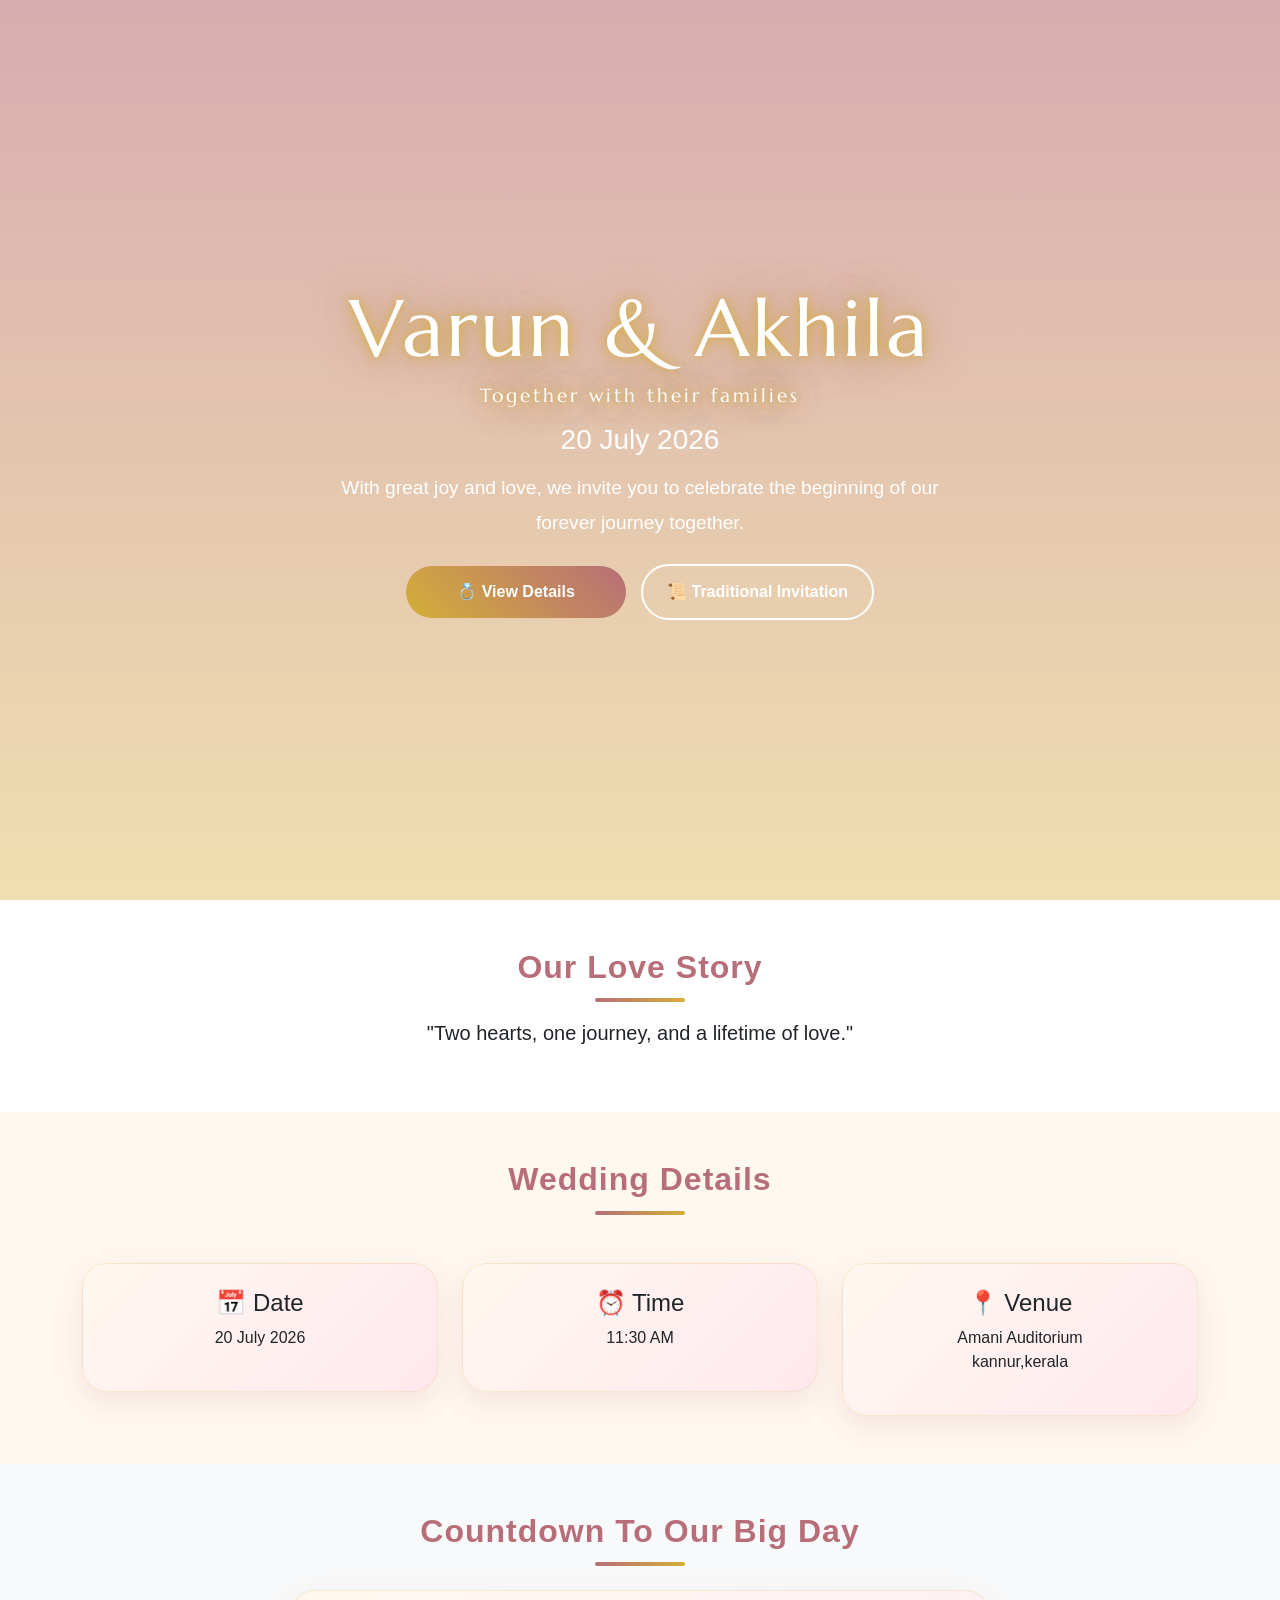
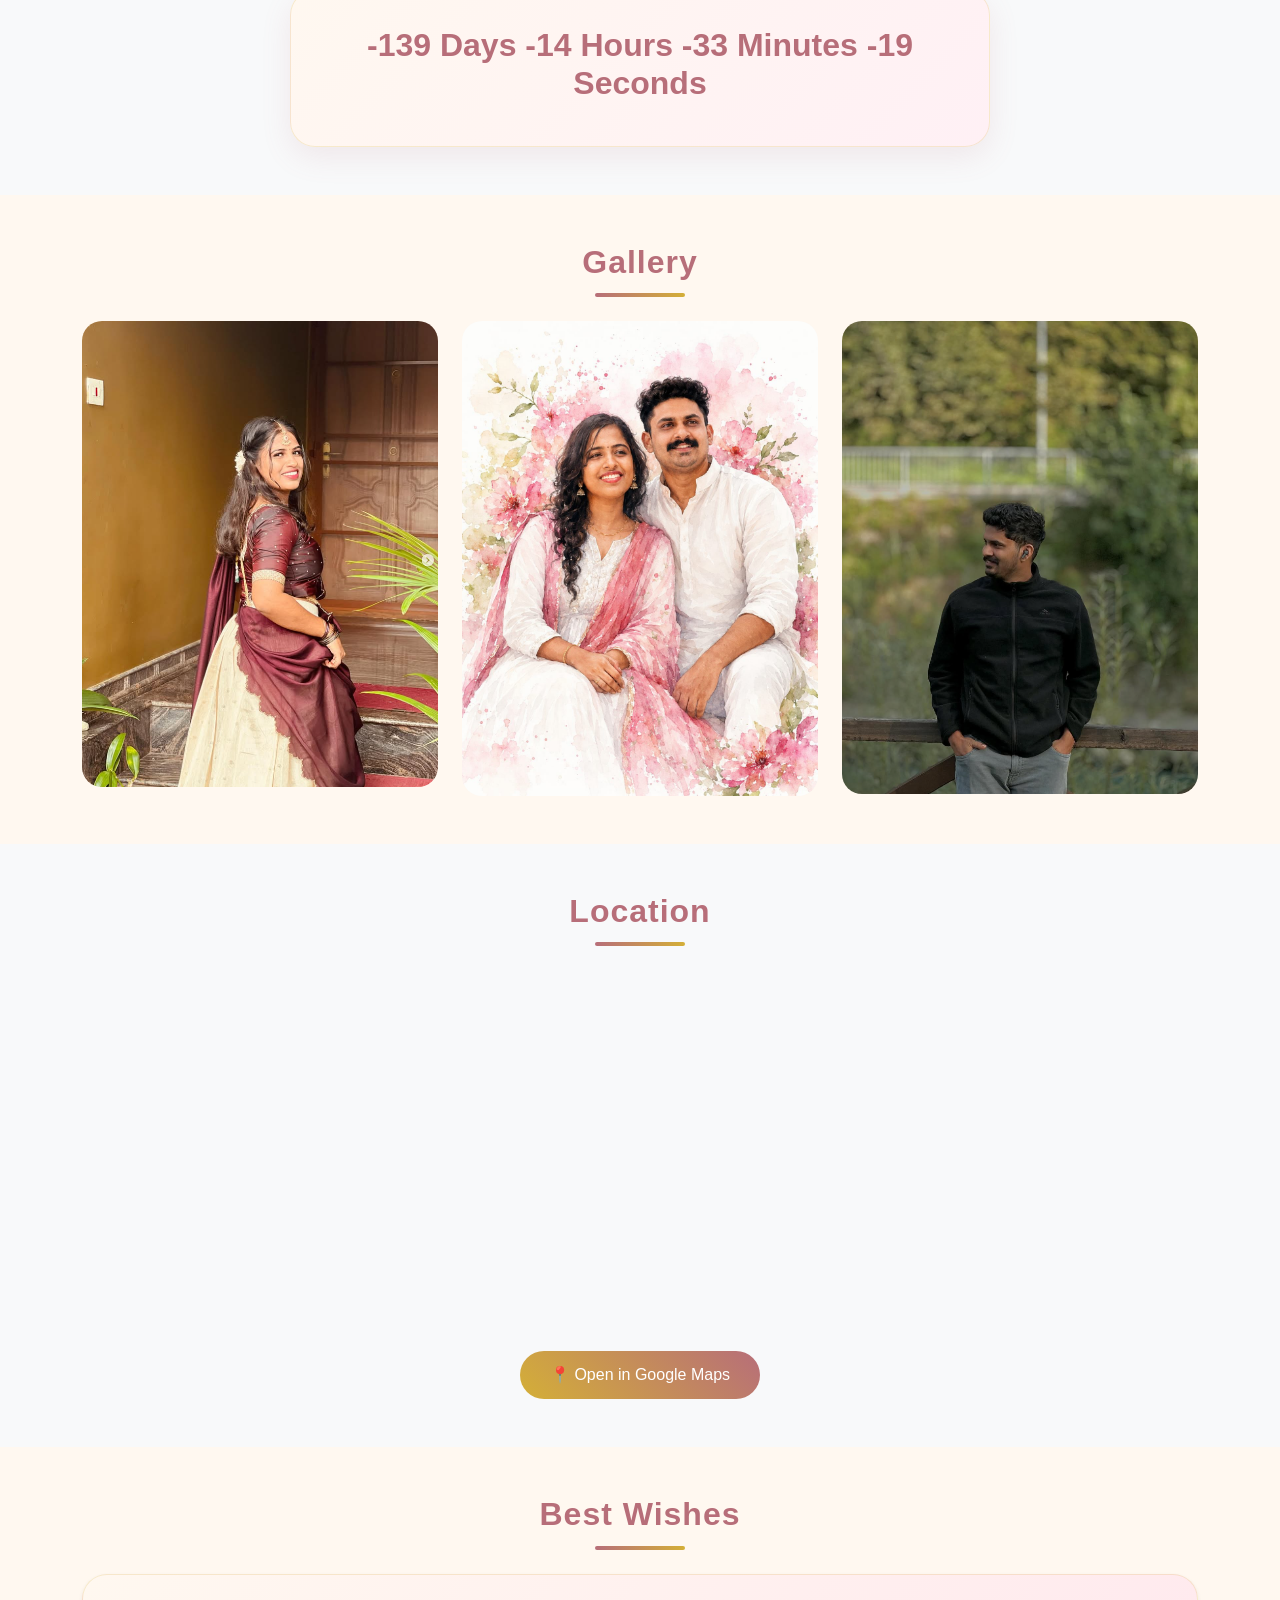
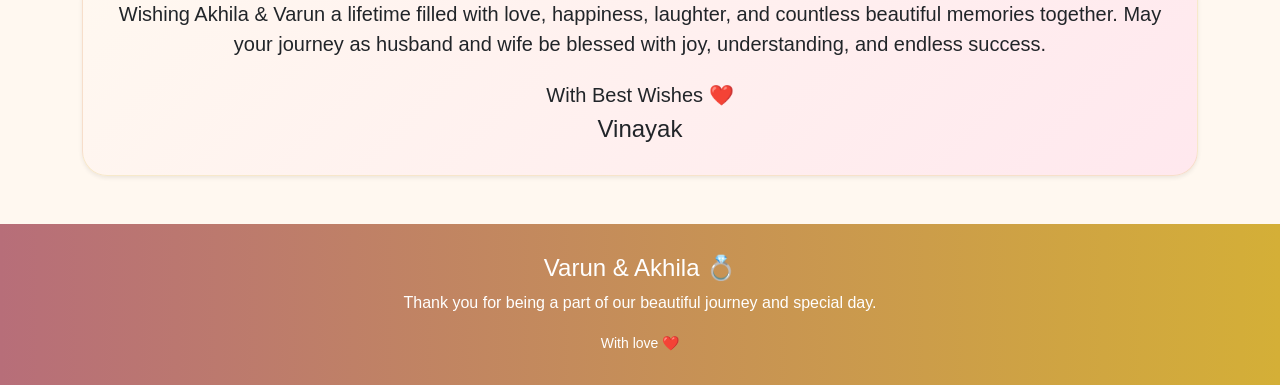
==== commit 3b4fb1ee: "Added wedding invitation page and updated website more 2" ====
--- a/index.html
+++ b/index.html
@@ -38,12 +38,12 @@
 
                     <div class="hero-buttons mt-4">
 
-                        <a href="#details" class="btn btn-custom me-3">
+                        <a href="#details" class="btn btn-custom ">
                             💍 View Details
                         </a>
 
 
-                        <a href="wedding-card.html" class="btn btn-outline-light invitation-btn">
+                        <a href="wedding-card.html" class="btn btn-outline-light invitation-btn ">
 
                             📜 Traditional Invitation
 
--- a/style.css
+++ b/style.css
@@ -83,7 +83,15 @@
 
 
 /*wedding card*/
-
+.invitation,
+.invitation-preview{
+    width:100%;
+    max-width:700px;
+    height:auto;
+    display:block;
+    margin:auto;
+    border-radius:20px;
+}
 
 
 /* BUTTON */
@@ -106,6 +114,41 @@
 .btn-custom:hover{
     transform:translateY(-3px);
     color:white;
+}
+
+
+
+/* HERO BUTTONS */
+
+.hero-buttons{
+    display:flex;
+    justify-content:center;
+    align-items:center;
+    gap:15px;
+    margin-top:30px;
+    flex-wrap:wrap;
+}
+
+.hero-buttons .btn{
+    min-width:220px;
+    padding:14px 24px;
+    border-radius:50px;
+    font-size:16px;
+    font-weight:600;
+}
+
+/* Invitation Button */
+
+.invitation-btn{
+    border:2px solid white;
+    color:white;
+    background:transparent;
+    transition:.3s;
+}
+
+.invitation-btn:hover{
+    background:white;
+    color:var(--rose-gold);
 }
 
 /* SECTION TITLES */
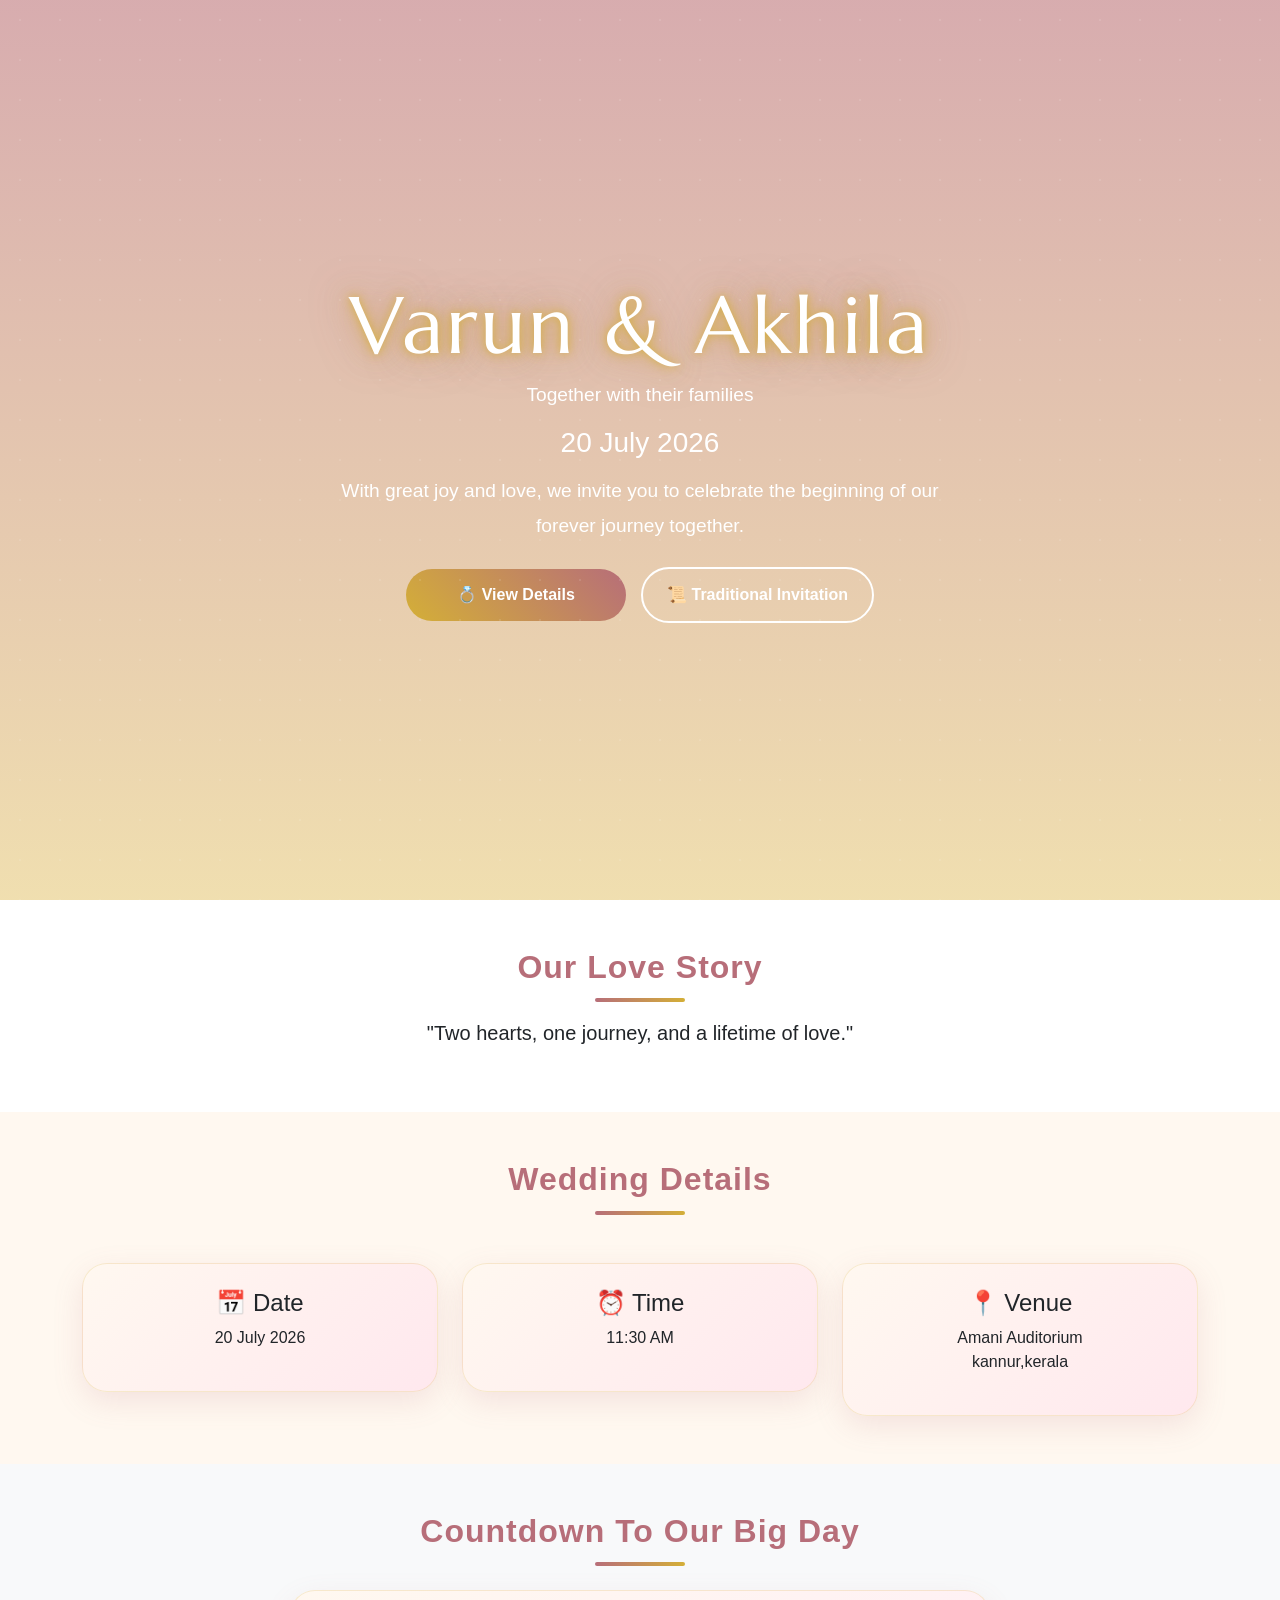
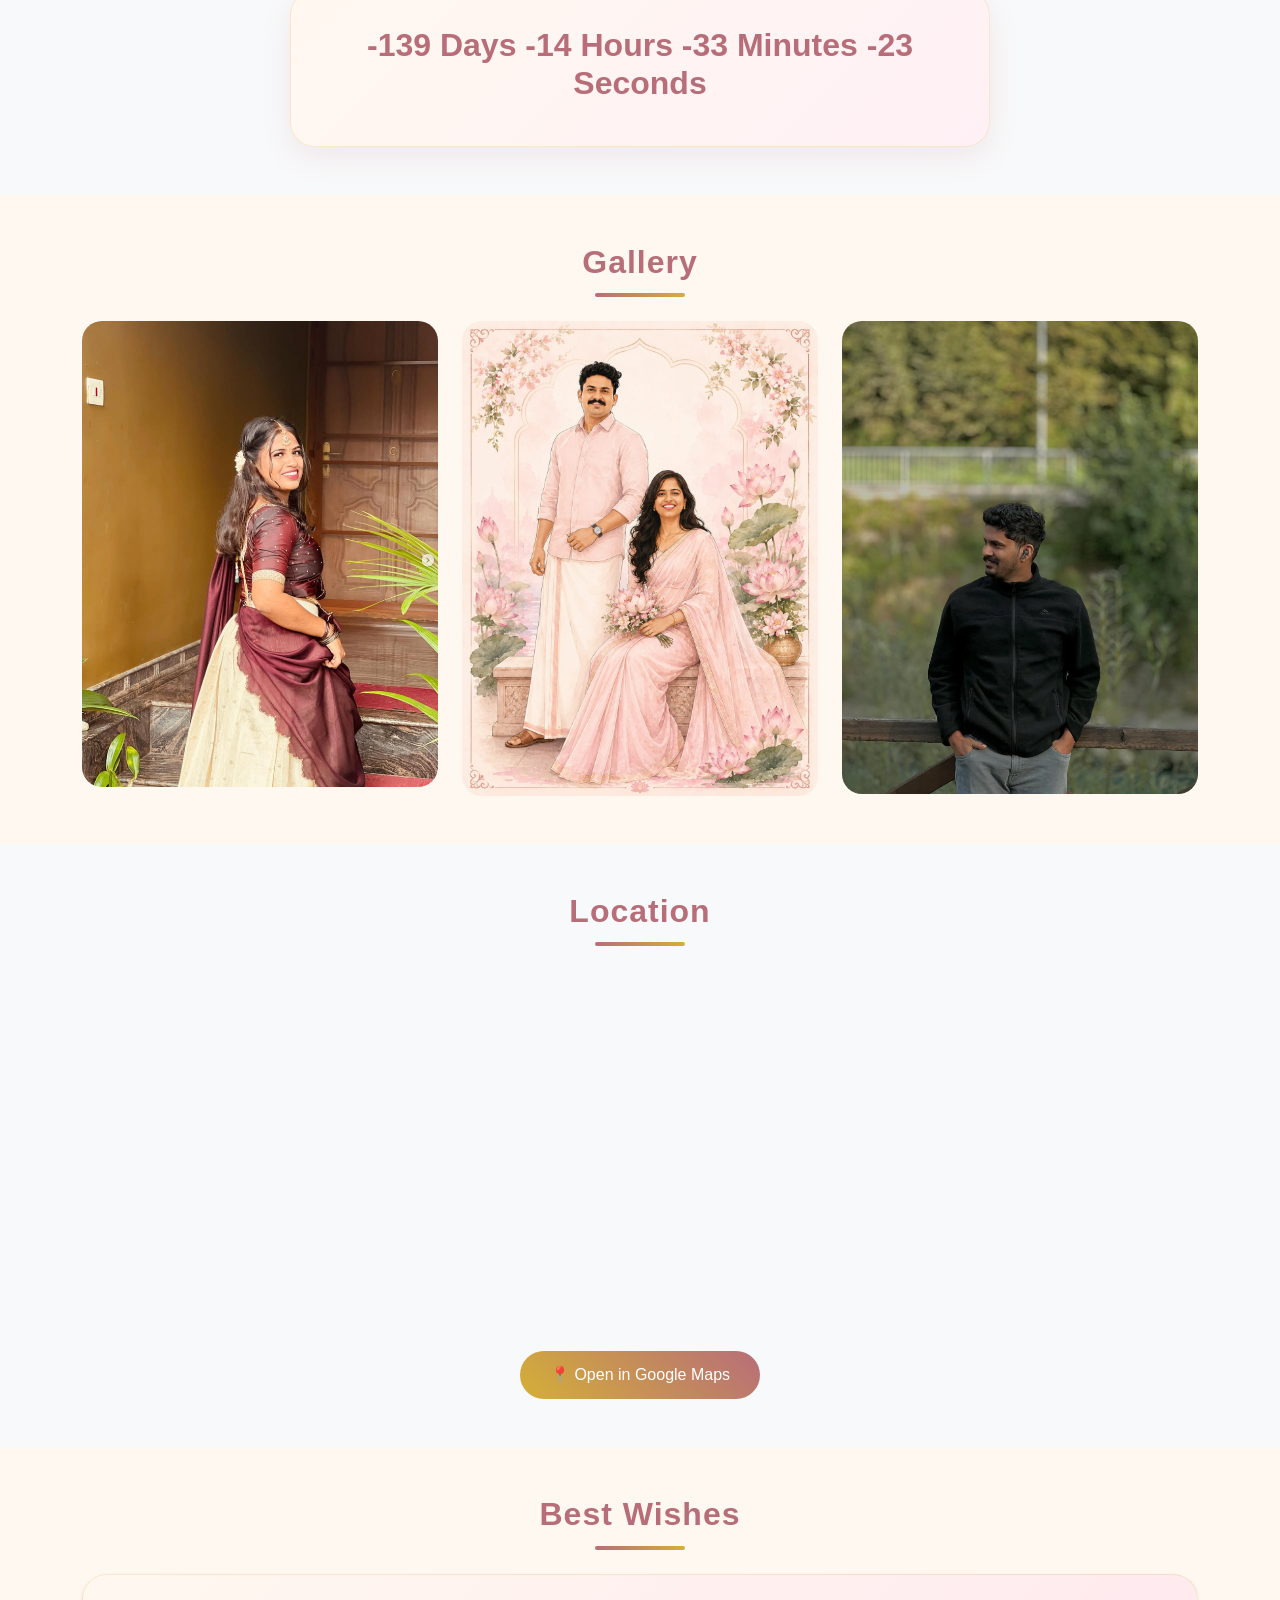
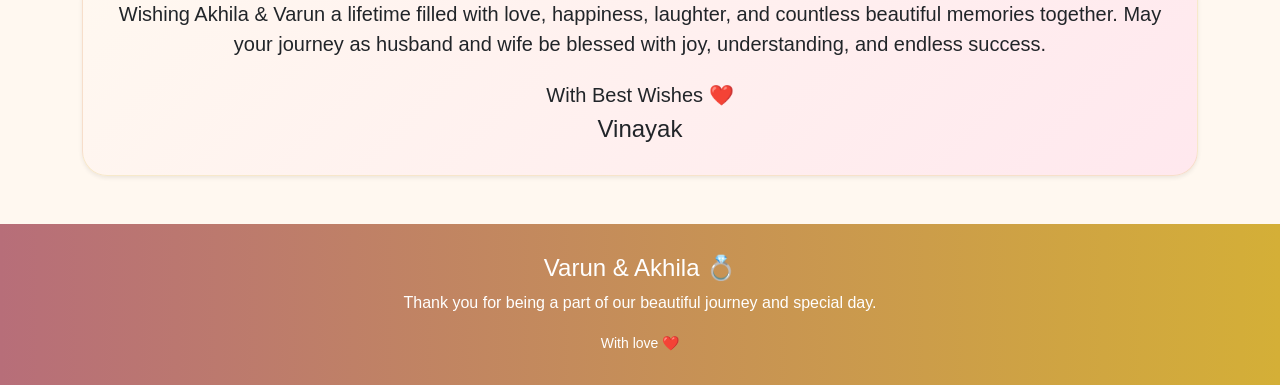
==== commit 7b9b360b: "Added wedding invitation page and updated website more popup" ====
--- a/index.html
+++ b/index.html
@@ -23,7 +23,7 @@
 
         <div class="container">
 
-            <h1>Varun &amp; Akhila<h1>
+            <h1>Varun &amp; Akhila</h1>
 
                     <p class="lead">
                         Together with their families
@@ -38,12 +38,12 @@
 
                     <div class="hero-buttons mt-4">
 
-                        <a href="#details" class="btn btn-custom ">
+                        <a href="#details" id="viewDetailsBtn" class="btn btn-custom">
                             💍 View Details
                         </a>
 
-
-                        <a href="wedding-card.html" class="btn btn-outline-light invitation-btn ">
+                        <a href="#" class="btn btn-outline-light invitation-btn" data-bs-toggle="modal"
+                            data-bs-target="#weddingCardModal">
 
                             📜 Traditional Invitation
 
@@ -163,7 +163,7 @@
                 </div>
 
                 <div class="col-md-4">
-                    <img src="re.jpeg" alt="">
+                    <img src="re1.jpeg" alt="">
                 </div>
 
                 <div class="col-md-4">
@@ -232,8 +232,62 @@
         </div>
     </section>
 
-
-
+    <!--popup-->
+<!-- Premium Wedding Invitation Modal -->
+
+<div class="modal fade" id="weddingCardModal" tabindex="-1">
+
+    <div class="modal-dialog modal-dialog-centered modal-xl">
+
+        <div class="modal-content wedding-modal">
+
+            <button class="close-btn"
+                    data-bs-dismiss="modal">
+                ✕
+            </button>
+
+            <div class="modal-header border-0">
+
+                <h2 class="modal-title">
+                    💍 Our Wedding Invitation 💍
+                </h2>
+
+            </div>
+
+            <div class="modal-body text-center">
+
+                <img src="wedding-card.jpeg"
+                     class="modal-card img-fluid">
+
+            </div>
+
+            <div class="modal-footer border-0">
+
+                <a href="wedding-card.jpeg"
+                   download
+                   class="btn btn-custom">
+
+                    📥 Download Invitation
+
+                </a>
+
+            </div>
+
+        </div>
+
+    </div>
+
+</div>
+
+
+    <!--audio-->
+
+    <audio id="bgMusic" loop>
+        <source src="leberch-invitation-wedding-375839.mp3" type="audio/mpeg">
+    </audio>
+
+
+    <div class="sparkle"></div>
 
 
     <!-- FOOTER -->
@@ -253,7 +307,21 @@
 
     </footer>
 
+    <script src="https://cdn.jsdelivr.net/npm/bootstrap@5.3.3/dist/js/bootstrap.bundle.min.js"></script>
+
     <script>
+
+
+
+        const music = document.getElementById("bgMusic");
+        const viewBtn = document.getElementById("viewDetailsBtn");
+
+        viewBtn.addEventListener("click", function () {
+            music.play().catch(error => {
+                console.log("Music could not play:", error);
+            });
+        });
+
 
 
         const weddingDate = new Date("July 20, 2026 11:30:00");
--- a/style.css
+++ b/style.css
@@ -151,6 +151,174 @@
     color:var(--rose-gold);
 }
 
+/*popup*/
+
+/* ===========================
+      LUXURY POPUP
+=========================== */
+
+.modal{
+    background:rgba(0,0,0,.55);
+    backdrop-filter:blur(12px);
+}
+
+.modal-dialog{
+    max-width:900px;
+}
+
+.wedding-modal{
+
+    border:none;
+    border-radius:30px;
+    overflow:hidden;
+
+    background:
+    linear-gradient(
+        135deg,
+        #fffdfb,
+        #fff5f7
+    );
+
+    animation:popup .45s ease;
+
+    box-shadow:
+    0 30px 80px rgba(0,0,0,.35);
+
+}
+
+@keyframes popup{
+
+    from{
+
+        opacity:0;
+        transform:scale(.75);
+
+    }
+
+    to{
+
+        opacity:1;
+        transform:scale(1);
+
+    }
+
+}
+
+.modal-header{
+
+    background:
+    linear-gradient(
+        90deg,
+        #b76e79,
+        #d4af37
+    );
+
+    color:white;
+    border:none;
+    padding:22px;
+
+}
+
+.modal-title{
+
+    width:100%;
+    text-align:center;
+
+    font-family:'Marcellus',serif;
+
+    font-size:2rem;
+
+}
+
+.btn-close{
+
+    filter:invert(1);
+
+}
+
+.modal-body{
+
+    padding:35px;
+    background:#fffdfb;
+
+}
+
+.modal-card{
+
+    width:100%;
+    max-width:700px;
+
+    border-radius:20px;
+
+    transition:.4s;
+
+    box-shadow:
+    0 15px 45px rgba(0,0,0,.2);
+
+}
+
+.modal-card:hover{
+
+    transform:scale(1.03);
+
+}
+
+.modal-footer{
+
+    border:none;
+    background:#fffdfb;
+    padding:25px;
+
+}
+
+.modal-footer .btn{
+
+    min-width:180px;
+
+}
+
+/* Mobile */
+
+@media(max-width:768px){
+
+.modal-dialog{
+
+    margin:10px;
+
+}
+
+.modal-title{
+
+    font-size:1.3rem;
+
+}
+
+.modal-body{
+
+    padding:15px;
+
+}
+
+.modal-card{
+
+    max-width:100%;
+    border-radius:15px;
+
+}
+
+.modal-footer{
+
+    flex-direction:column;
+
+}
+
+.modal-footer .btn{
+
+    width:100%;
+
+}
+
+}
 /* SECTION TITLES */
 
 section h2{
@@ -392,4 +560,288 @@
     .countdown-box{
         padding:20px;
     }
+}
+
+
+
+
+/* =========================================
+        PREMIUM WEDDING POPUP
+========================================= */
+
+.modal{
+
+    background:rgba(0,0,0,.65);
+
+    backdrop-filter:blur(18px);
+
+}
+
+.modal-dialog{
+
+    max-width:900px;
+
+    animation:popup .55s ease;
+
+}
+
+@keyframes popup{
+
+    0%{
+
+        transform:scale(.6);
+        opacity:0;
+
+    }
+
+    70%{
+
+        transform:scale(1.05);
+
+    }
+
+    100%{
+
+        transform:scale(1);
+
+        opacity:1;
+
+    }
+
+}
+
+.wedding-modal{
+
+    border:none;
+
+    overflow:hidden;
+
+    border-radius:35px;
+
+    background:
+    linear-gradient(
+        145deg,
+        #fffdfb,
+        #fff5f7
+    );
+
+    box-shadow:
+    0 25px 80px rgba(0,0,0,.35);
+
+}
+
+.modal-header{
+
+    background:
+    linear-gradient(
+        90deg,
+        #b76e79,
+        #d4af37
+    );
+
+    color:white;
+
+    justify-content:center;
+
+    padding:22px;
+
+}
+
+.modal-title{
+
+    font-family:'Marcellus',serif;
+
+    font-size:2rem;
+
+}
+
+.modal-body{
+
+    padding:35px;
+
+}
+
+.modal-card{
+
+    width:100%;
+
+    max-width:700px;
+
+    border-radius:20px;
+
+    transition:.5s;
+
+    cursor:pointer;
+
+    box-shadow:
+    0 15px 40px rgba(0,0,0,.2);
+
+}
+
+.modal-card:hover{
+
+    transform:scale(1.03);
+
+    box-shadow:
+    0 0 40px rgba(212,175,55,.5);
+
+}
+
+.close-btn{
+
+    position:absolute;
+
+    top:15px;
+
+    right:20px;
+
+    width:42px;
+
+    height:42px;
+
+    border:none;
+
+    border-radius:50%;
+
+    background:white;
+
+    color:#b76e79;
+
+    font-size:20px;
+
+    z-index:1000;
+
+    transition:.3s;
+
+}
+
+.close-btn:hover{
+
+    transform:rotate(180deg);
+
+}
+
+.modal-footer{
+
+    justify-content:center;
+
+    padding:25px;
+
+}
+
+.modal-footer .btn{
+
+    min-width:220px;
+
+}
+
+.modal.show .modal-card{
+
+    animation:cardZoom .7s ease;
+
+}
+
+@keyframes cardZoom{
+
+    from{
+
+        transform:scale(.8);
+
+        opacity:0;
+
+    }
+
+    to{
+
+        transform:scale(1);
+
+        opacity:1;
+
+    }
+
+}
+
+/* Mobile */
+
+@media(max-width:768px){
+
+.modal-dialog{
+
+    margin:12px;
+
+}
+
+.modal-header{
+
+    padding:15px;
+
+}
+
+.modal-title{
+
+    font-size:1.3rem;
+
+}
+
+.modal-body{
+
+    padding:12px;
+
+}
+
+.modal-card{
+
+    border-radius:12px;
+
+}
+
+.modal-footer{
+
+    padding:15px;
+
+}
+
+.modal-footer .btn{
+
+    width:100%;
+
+}
+
+}
+
+
+
+.sparkle{
+
+position:fixed;
+
+inset:0;
+
+pointer-events:none;
+
+background-image:
+radial-gradient(circle,#ffffff99 1px,transparent 1px);
+
+background-size:40px 40px;
+
+opacity:.18;
+
+animation:moveStars 18s linear infinite;
+
+}
+
+@keyframes moveStars{
+
+from{
+
+background-position:0 0;
+
+}
+
+to{
+
+background-position:400px 400px;
+
+}
+
 }
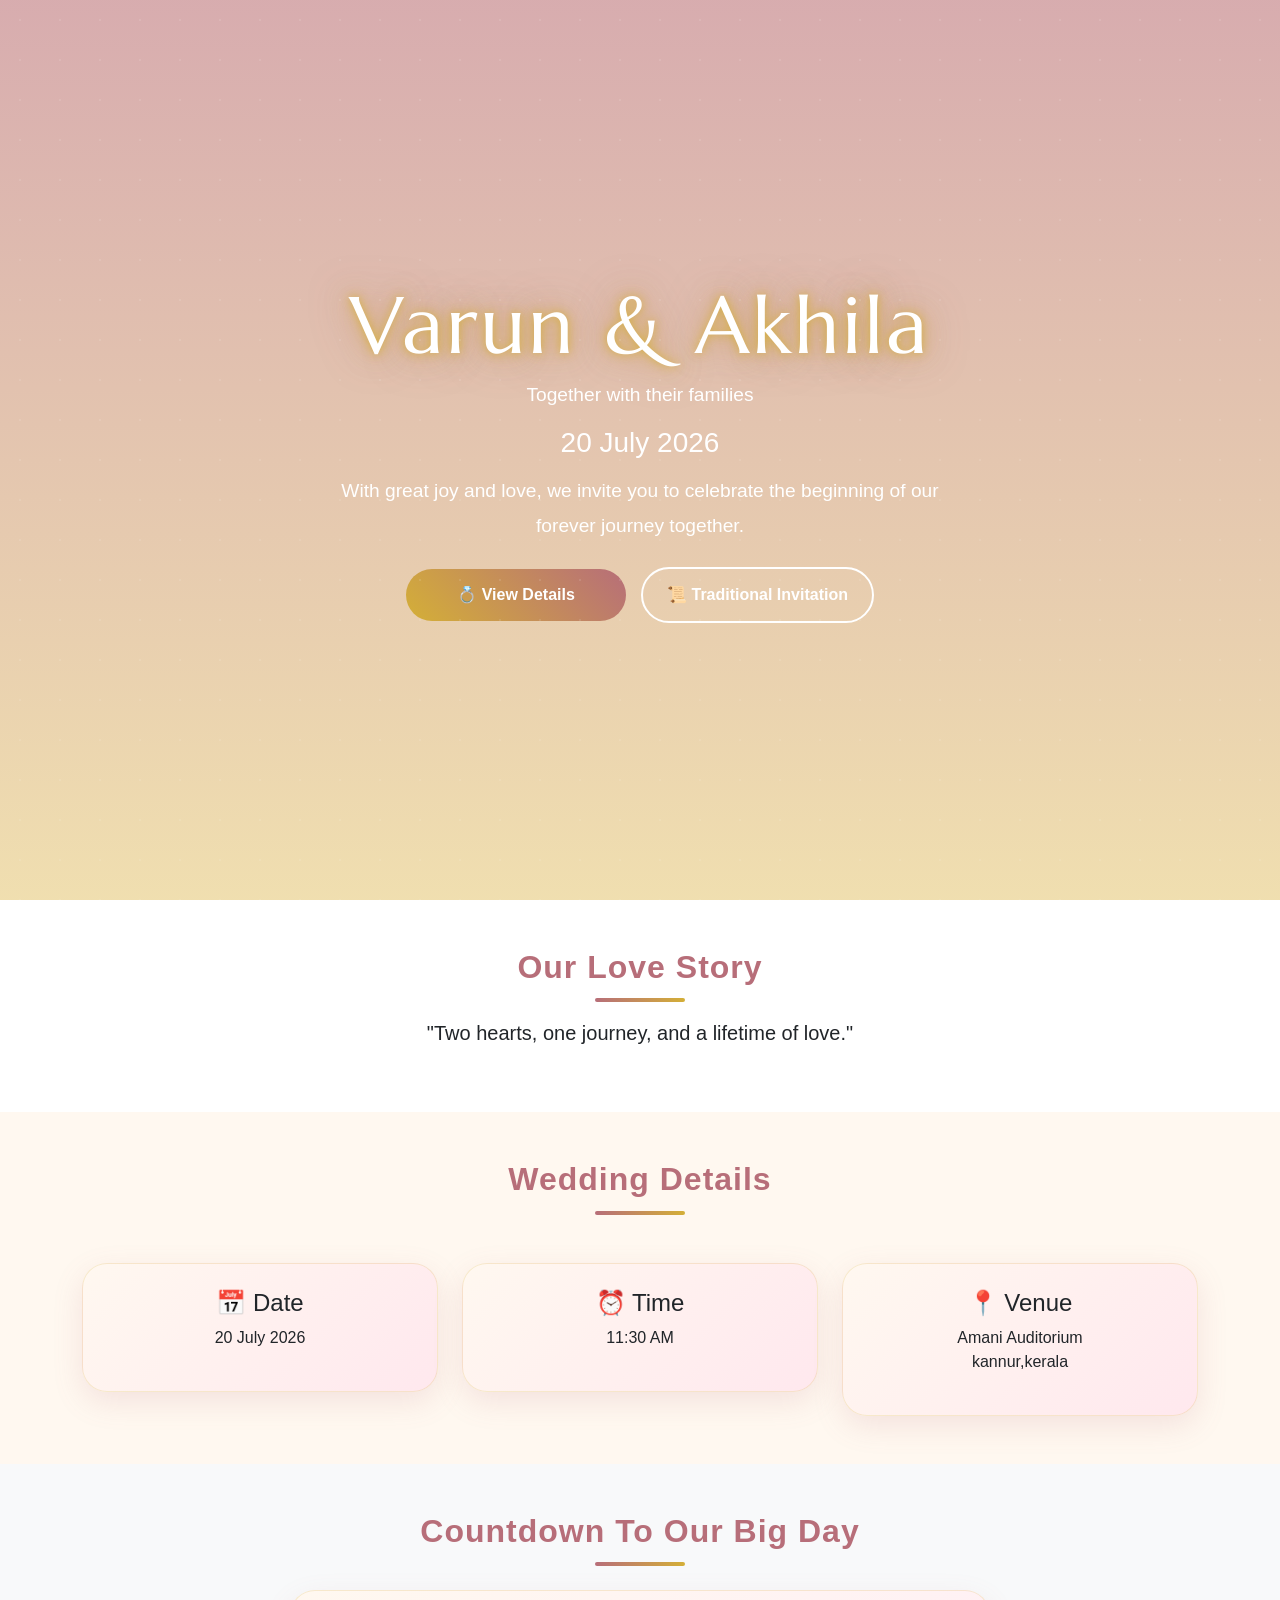
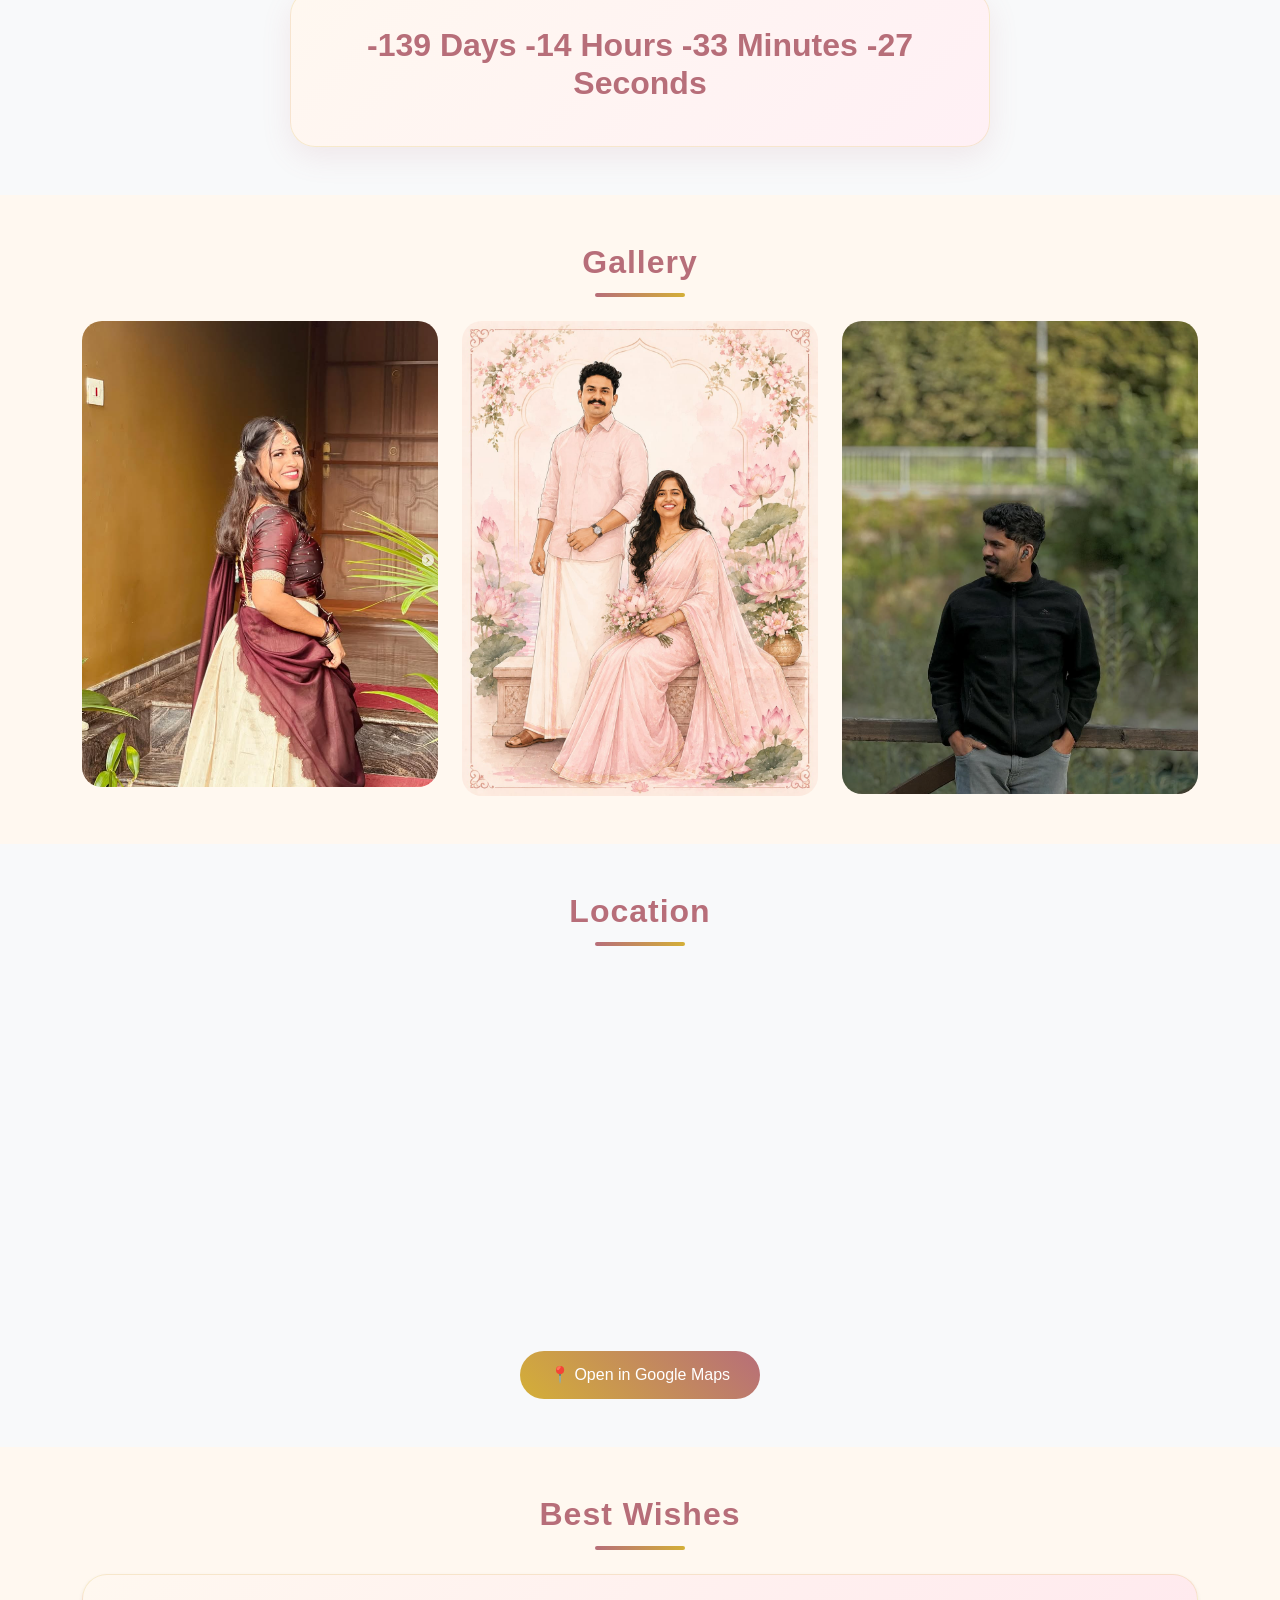
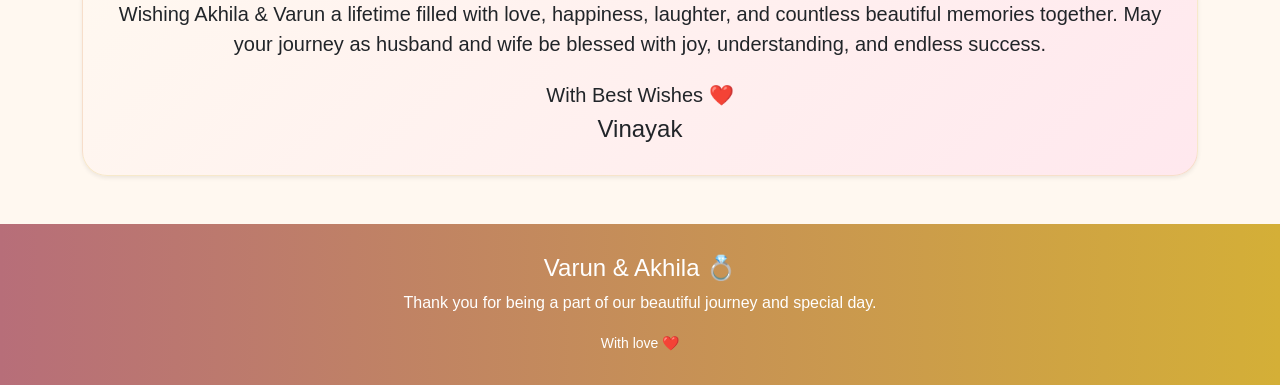
==== commit c40ca5b0: "Added wedding invitation page and updated website more popup 1" ====
--- a/index.html
+++ b/index.html
@@ -25,31 +25,29 @@
 
             <h1>Varun &amp; Akhila</h1>
 
-                    <p class="lead">
-                        Together with their families
-                    </p>
-
-                    <h3>20 July 2026</h3>
-                    <p class="hero-message">
-                        With great joy and love,
-                        we invite you to celebrate the beginning
-                        of our forever journey together.
-                    </p>
-
-                    <div class="hero-buttons mt-4">
-
-                        <a href="#details" id="viewDetailsBtn" class="btn btn-custom">
-                            💍 View Details
-                        </a>
-
-                        <a href="#" class="btn btn-outline-light invitation-btn" data-bs-toggle="modal"
-                            data-bs-target="#weddingCardModal">
-
-                            📜 Traditional Invitation
-
-                        </a>
-
-                    </div>
+            <p class="lead">
+                Together with their families
+            </p>
+
+            <h3>20 July 2026</h3>
+            <p class="hero-message">
+                With great joy and love,
+                we invite you to celebrate the beginning
+                of our forever journey together.
+            </p>
+
+            <div class="hero-buttons mt-4">
+
+                <a href="#details" id="viewDetailsBtn" class="btn btn-custom play-music">
+                    💍 View Details
+                </a>
+
+                <a href="#" class="btn btn-outline-light invitation-btn play-music" data-bs-toggle="modal"
+                    data-bs-target="#weddingCardModal">
+                    📜 Traditional Invitation
+                </a>
+
+            </div>
 
         </div>
 
@@ -233,51 +231,47 @@
     </section>
 
     <!--popup-->
-<!-- Premium Wedding Invitation Modal -->
-
-<div class="modal fade" id="weddingCardModal" tabindex="-1">
-
-    <div class="modal-dialog modal-dialog-centered modal-xl">
-
-        <div class="modal-content wedding-modal">
-
-            <button class="close-btn"
-                    data-bs-dismiss="modal">
-                ✕
-            </button>
-
-            <div class="modal-header border-0">
-
-                <h2 class="modal-title">
-                    💍 Our Wedding Invitation 💍
-                </h2>
-
-            </div>
-
-            <div class="modal-body text-center">
-
-                <img src="wedding-card.jpeg"
-                     class="modal-card img-fluid">
-
-            </div>
-
-            <div class="modal-footer border-0">
-
-                <a href="wedding-card.jpeg"
-                   download
-                   class="btn btn-custom">
-
-                    📥 Download Invitation
-
-                </a>
+    <!-- Premium Wedding Invitation Modal -->
+
+    <div class="modal fade" id="weddingCardModal" tabindex="-1">
+
+        <div class="modal-dialog modal-dialog-centered modal-xl">
+
+            <div class="modal-content wedding-modal">
+
+                <button class="close-btn" data-bs-dismiss="modal">
+                    ✕
+                </button>
+
+                <div class="modal-header border-0">
+
+                    <h2 class="modal-title">
+                        💍 Our Wedding Invitation 💍
+                    </h2>
+
+                </div>
+
+                <div class="modal-body text-center">
+
+                    <img src="wedding-card.jpeg" class="modal-card img-fluid">
+
+                </div>
+
+                <div class="modal-footer border-0">
+
+                    <a href="wedding-card.jpeg" download class="btn btn-custom">
+
+                        📥 Download Invitation
+
+                    </a>
+
+                </div>
 
             </div>
 
         </div>
 
     </div>
-
-</div>
 
 
     <!--audio-->
@@ -312,16 +306,15 @@
     <script>
 
 
-
-        const music = document.getElementById("bgMusic");
-        const viewBtn = document.getElementById("viewDetailsBtn");
-
-        viewBtn.addEventListener("click", function () {
-            music.play().catch(error => {
-                console.log("Music could not play:", error);
-            });
-        });
-
+const music = document.getElementById("bgMusic");
+
+document.querySelectorAll(".play-music").forEach(button => {
+    button.addEventListener("click", () => {
+        if (music.paused) {
+            music.play().catch(err => console.log(err));
+        }
+    });
+});
 
 
         const weddingDate = new Date("July 20, 2026 11:30:00");
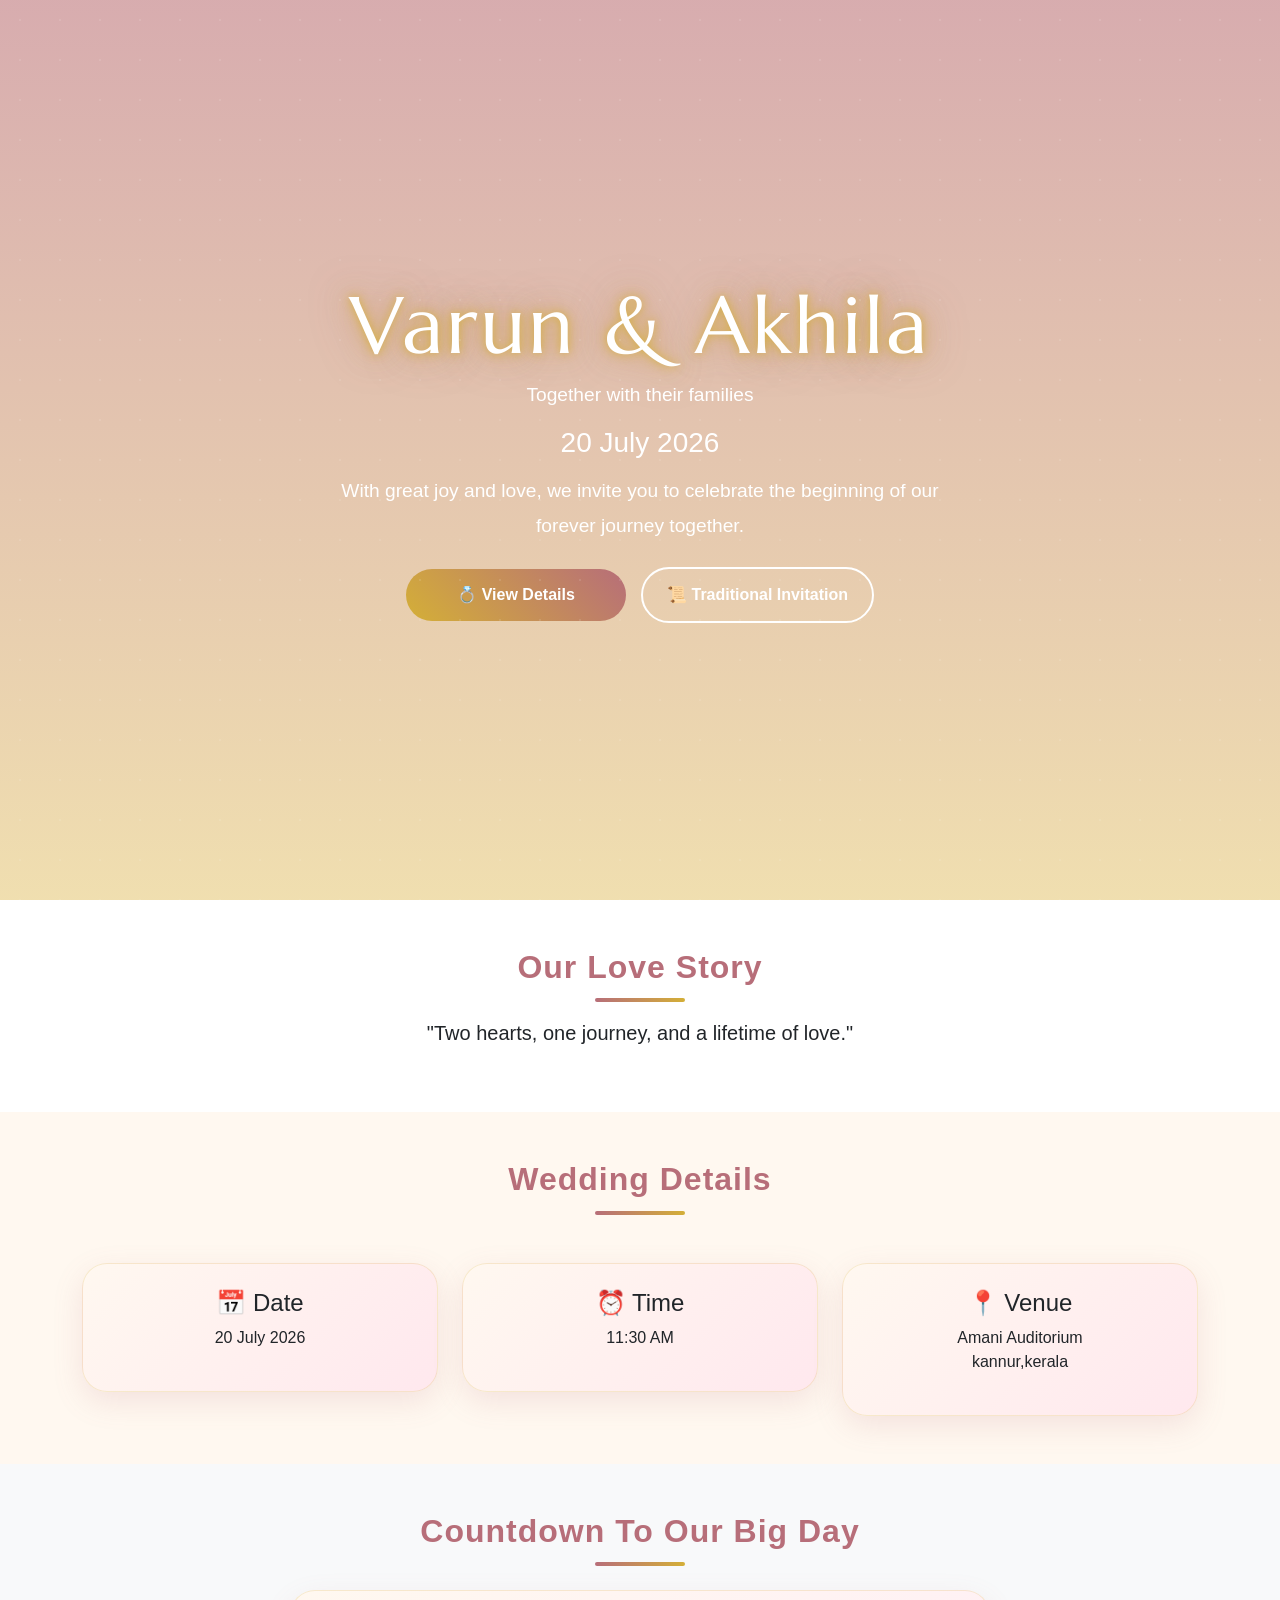
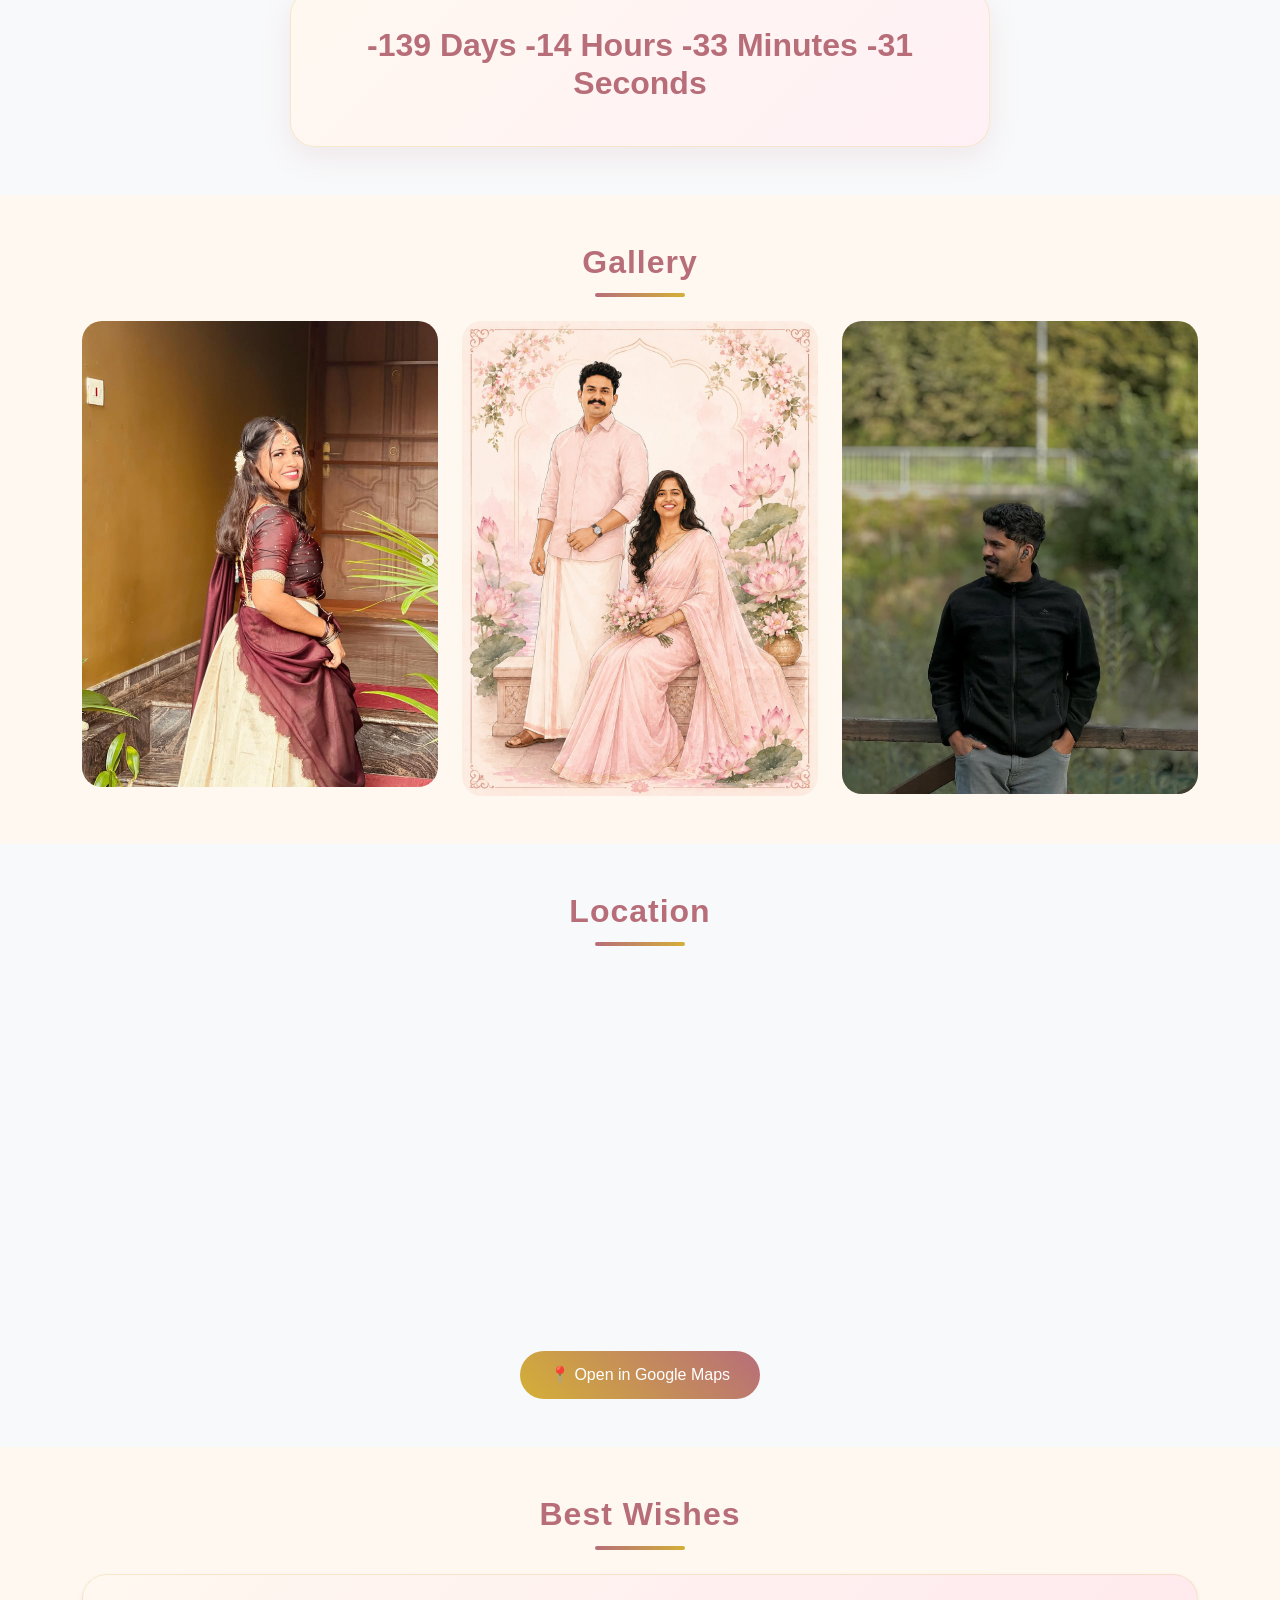
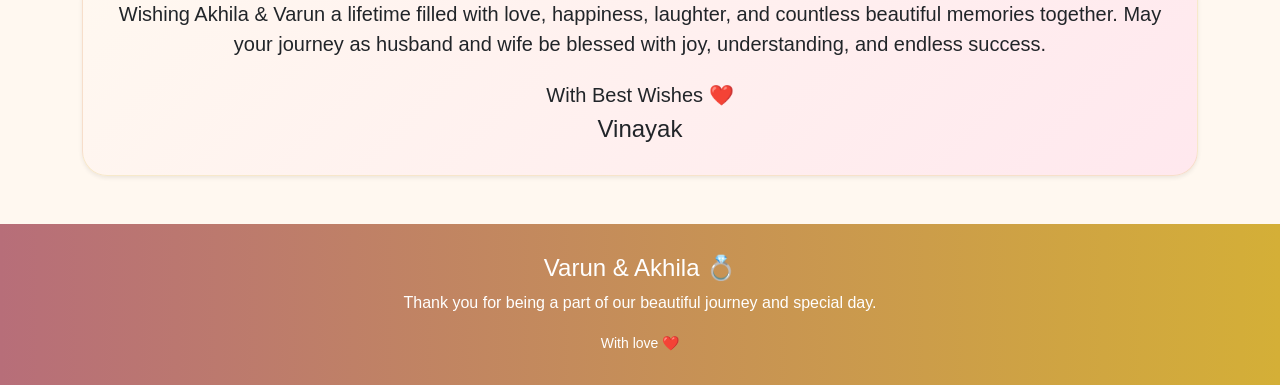
==== commit 41a37fd6: "Added wedding invitation page and updated website more popup21" ====
--- a/index.html
+++ b/index.html
@@ -305,16 +305,17 @@
 
     <script>
 
-
 const music = document.getElementById("bgMusic");
 
-document.querySelectorAll(".play-music").forEach(button => {
-    button.addEventListener("click", () => {
-        if (music.paused) {
-            music.play().catch(err => console.log(err));
-        }
-    });
-});
+function playMusic() {
+    if (music.paused) {
+        music.play().catch(err => console.log(err));
+    }
+}
+
+document.getElementById("viewDetailsBtn").addEventListener("click", playMusic);
+
+document.querySelector(".invitation-btn").addEventListener("click", playMusic);
 
 
         const weddingDate = new Date("July 20, 2026 11:30:00");
